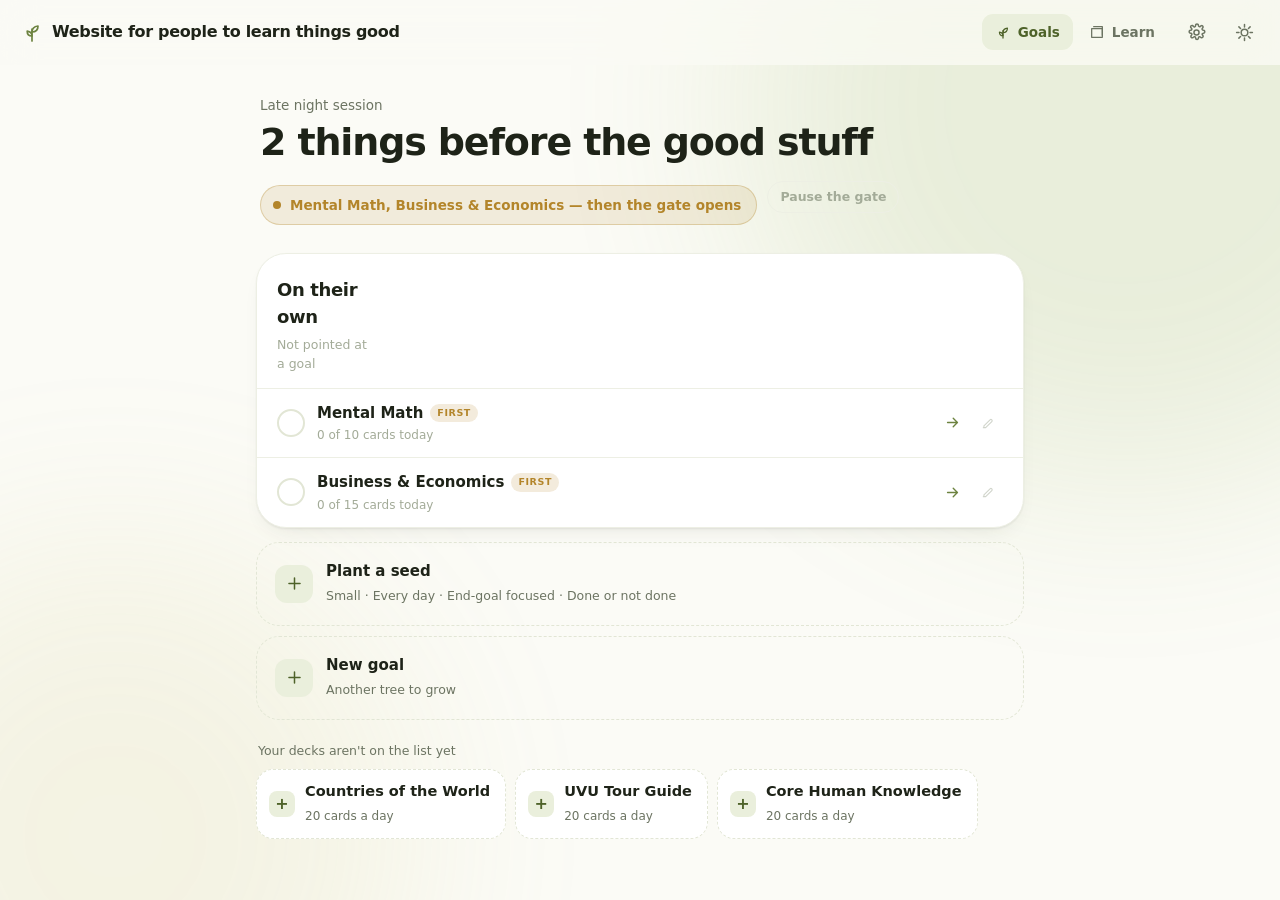
==== index.html @ cf20b987 "Check the token is a token before trying to use it What actually got pasted into the field was a lin" ====
<!DOCTYPE html>
<html lang="en" data-theme="light">
<head>
<meta charset="utf-8" />
<meta name="viewport" content="width=device-width, initial-scale=1, viewport-fit=cover, maximum-scale=1" />
<title>Website for people to learn things good</title>
<meta name="description" content="Spaced-repetition decks: a guided business & economics curriculum plus any subject you feed it." />
<meta name="theme-color" content="#fbfbf7" />
<meta name="apple-mobile-web-app-capable" content="yes" />
<meta name="mobile-web-app-capable" content="yes" />
<meta name="apple-mobile-web-app-status-bar-style" content="default" />
<meta name="apple-mobile-web-app-title" content="Learn Things Good" />
<link rel="manifest" href="manifest.webmanifest" />
<link rel="icon" href="icons/icon.svg" type="image/svg+xml" />
<link rel="apple-touch-icon" href="icons/apple-touch-icon.png" />
<link rel="stylesheet" href="styles.css?v=39" />
</head>
<body>

<div class="wash" aria-hidden="true"><span></span><span></span></div>

<header class="topbar">
  <button class="brand" id="brandBtn" aria-label="All decks">
    <svg class="mark" viewBox="0 0 24 24" aria-hidden="true"><path d="M12 21V9"/><path d="M12 12c0-3 2.4-5.5 6-6 0 3.6-2.2 6-6 6z"/><path d="M12 16c0-2.4-1.9-4.4-4.8-4.8 0 2.9 1.8 4.8 4.8 4.8z"/></svg>
    <span class="brand-text">Website for people to learn things good</span><span class="brand-short">Learn Things Good</span>
  </button>
  <button class="deck-pill" id="deckPill" hidden>
    <span class="deck-dot" id="deckPillDot"></span>
    <span id="deckPillName">Deck</span>
    <svg viewBox="0 0 24 24" aria-hidden="true"><path d="M8 9l4-4 4 4M16 15l-4 4-4-4"/></svg>
  </button>
  <nav class="tabs desktop-tabs" id="desktopTabs" aria-label="Primary"></nav>
  <button class="icon-btn" id="settingsBtn" aria-label="Settings">
    <svg viewBox="0 0 24 24" aria-hidden="true"><circle cx="12" cy="12" r="3.2"/><path d="M19.2 13.6a1.5 1.5 0 0 0 .3 1.6l.1.1a1.8 1.8 0 1 1-2.5 2.5l-.1-.1a1.5 1.5 0 0 0-2.5 1v.3a1.8 1.8 0 1 1-3.6 0v-.2a1.5 1.5 0 0 0-2.6-1l-.1.1a1.8 1.8 0 1 1-2.5-2.5l.1-.1a1.5 1.5 0 0 0-1-2.5H4.5a1.8 1.8 0 1 1 0-3.6h.2a1.5 1.5 0 0 0 1-2.6l-.1-.1A1.8 1.8 0 1 1 8.1 4.4l.1.1a1.5 1.5 0 0 0 1.6.3h.1a1.5 1.5 0 0 0 .9-1.4V3a1.8 1.8 0 1 1 3.6 0v.2a1.5 1.5 0 0 0 2.5 1l.1-.1a1.8 1.8 0 1 1 2.5 2.5l-.1.1a1.5 1.5 0 0 0 1 2.5h.3a1.8 1.8 0 1 1 0 3.6H21a1.5 1.5 0 0 0-1.4.9z"/></svg>
  </button>
  <button class="icon-btn" id="themeToggle" aria-label="Toggle theme">
    <svg viewBox="0 0 24 24" class="ico-sun" aria-hidden="true"><circle cx="12" cy="12" r="4.2"/><g><path d="M12 2v3M12 19v3M2 12h3M19 12h3M4.9 4.9l2.1 2.1M17 17l2.1 2.1M19.1 4.9L17 7M7 17l-2.1 2.1"/></g></svg>
    <svg viewBox="0 0 24 24" class="ico-moon" aria-hidden="true"><path d="M20 14.5A8.5 8.5 0 0 1 9.5 4a8.5 8.5 0 1 0 10.5 10.5z"/></svg>
  </button>
</header>

<main id="app">

  <!-- ───────────────── GOALS: the whole thing ───────────────── -->
  <section class="view" id="view-today" data-view="today">
    <div class="hero">
      <p class="eyebrow" id="todayGreeting">Good evening</p>
      <h1 class="today-line" id="todayLine">Today</h1>
      <div class="gate-row">
        <div class="gate" id="gate" hidden><span class="gate-dot"></span><span id="gateText">—</span></div>
        <button class="gate-pause" id="gatePauseBtn" hidden>Pause the gate</button>
      </div>

      <!-- said out loud, where you will actually see it: your work is not
           leaving this device -->
      <p class="sync-health" id="syncHealth" hidden></p>

      <!-- the day's reward: it grows with the streak -->
      <div class="harvest" id="harvest" hidden>
        <div class="plant" id="plant"></div>
        <p class="harvest-day" id="harvestDay">Day 1</p>
        <p class="harvest-line" id="harvestLine">—</p>
        <p class="harvest-note" id="harvestNote"></p>
      </div>
    </div>

    <div class="grove" id="grove"></div>

    <div class="suggest" id="suggest" hidden>
      <p class="suggest-head">Your decks aren't on the list yet</p>
      <div class="suggest-row" id="suggestRow"></div>
    </div>
  </section>


  <!-- ───────────────── DECKS (Learn) ───────────────── -->
  <section class="view" id="view-decks" data-view="decks">
    <div class="hero">
      <p class="eyebrow" id="greeting">Welcome back</p>
      <h1 class="due-count"><span id="dueBig">0</span><small id="dueWord">cards due</small></h1>
      <p class="sub" id="heroSub">across all your decks</p>
    </div>

    <div class="deck-grid" id="deckGrid"></div>
  </section>

  <!-- ───────────────── DECK HOME ───────────────── -->
  <section class="view" id="view-deck" data-view="deck">
    <div class="deck-hero" id="deckHero">
      <p class="eyebrow" id="deckKindLabel">Deck</p>
      <h1 id="deckTitle">Deck</h1>
      <p class="sub" id="deckSub">—</p>
      <button class="btn primary big" id="deckStart"><span>Start session</span>
        <svg viewBox="0 0 24 24" aria-hidden="true"><path d="M5 12h13M13 6l6 6-6 6"/></svg></button>
    </div>

    <div class="stat-row">
      <div class="stat"><span class="stat-num" id="statTotal">0</span><span class="stat-label">Cards</span></div>
      <div class="stat"><span class="stat-num" id="statMastered">0</span><span class="stat-label">Mastered</span></div>
      <div class="stat"><span class="stat-num" id="statStreak">0</span><span class="stat-label">Day streak</span></div>
    </div>

    <div class="quick-row four">
      <button class="quick" data-go="path"><svg viewBox="0 0 24 24" aria-hidden="true"><path d="M12 21V9"/><path d="M12 12c0-3 2.4-5.5 6-6 0 3.6-2.2 6-6 6z"/><path d="M12 16c0-2.4-1.9-4.4-4.8-4.8 0 2.9 1.8 4.8 4.8 4.8z"/></svg><span id="quickPathLabel">The path</span></button>
      <button class="quick" data-go="add"><svg viewBox="0 0 24 24" aria-hidden="true"><path d="M12 5v14M5 12h14"/></svg><span>Add cards</span></button>
      <button class="quick" data-go="browse"><svg viewBox="0 0 24 24" aria-hidden="true"><path d="M4 6h16M4 12h16M4 18h11"/></svg><span>Browse</span></button>
      <button class="quick" data-go="study"><svg viewBox="0 0 24 24" aria-hidden="true"><rect x="3" y="7" width="13" height="13" rx="3"/><path d="M8 4h9a3 3 0 0 1 3 3v9"/></svg><span>Study</span></button>
    </div>

    <button class="globe-launch" id="globeLaunch" hidden>
      <span class="globe-launch-orb"><svg viewBox="0 0 24 24" aria-hidden="true">
        <circle cx="12" cy="12" r="9"/><ellipse cx="12" cy="12" rx="4" ry="9"/><path d="M3.6 9h16.8M3.6 15h16.8"/>
      </svg></span>
      <span><strong>Study on the globe</strong><em>The way this deck is meant to be learned</em></span>
      <svg class="globe-launch-go" viewBox="0 0 24 24" aria-hidden="true"><path d="M5 12h13M13 6l6 6-6 6"/></svg>
    </button>

    <div class="panel">
      <div class="panel-head"><h2>Box breakdown</h2><span class="hint">right → next box · wrong → Box 1</span></div>
      <div class="boxes" id="boxes"></div>
    </div>

    <div class="panel">
      <div class="panel-head"><h2 id="topicHead">By topic</h2></div>
      <div class="catlist" id="catList"></div>
    </div>
  </section>

  <!-- ───────────────── PATH ───────────────── -->
  <section class="view" id="view-path" data-view="path">
    <div class="view-head">
      <h1 id="pathTitle">The path</h1>
      <span class="count-pill" id="pathProgress">0%</span>
    </div>
    <p class="lede" id="pathLede">Each idea sits on the ones before it. Tap any node to study just that piece.</p>
    <div class="tree" id="tree"></div>
  </section>

  <!-- ───────────────── GLOBE ───────────────── -->
  <section class="view" id="view-globe" data-view="globe">
    <div class="globe-bar">
      <button class="icon-btn ghost" id="globeExit" aria-label="Leave the globe">
        <svg viewBox="0 0 24 24" aria-hidden="true"><path d="M6 6l12 12M18 6L6 18"/></svg>
      </button>
      <div class="progress">
        <div class="progress-track"><div class="progress-fill" id="globeFill"></div></div>
        <span class="progress-text" id="globeCount">0 / 0</span>
      </div>
      <button class="pace-chip" id="globePace">Steady</button>
      <span class="box-chip" id="globeScore">0</span>
    </div>

    <div class="globe-stage">
      <canvas id="globeCanvas"></canvas>
      <div class="globe-veil" id="globeVeil"></div>
    </div>

    <div class="globe-ask">
      <p class="globe-region" id="globeRegion">—</p>
      <h2 class="globe-q" id="globeQ">Which country is starred?</h2>
      <div class="globe-options" id="globeOptions"></div>
      <div class="globe-done" id="globeDone" hidden>
        <p class="globe-done-score" id="globeDoneScore">—</p>
        <p class="globe-done-sub" id="globeDoneSub">—</p>
        <div class="globe-done-actions">
          <button class="btn ghost" id="globeAgain">Again</button>
          <button class="btn primary" id="globeBack">Done</button>
        </div>
      </div>
    </div>
  </section>

  <!-- ───────────────── STUDY ───────────────── -->
  <section class="view" id="view-study" data-view="study">
    <div class="session-bar">
      <button class="icon-btn ghost" id="endSession" aria-label="End session">
        <svg viewBox="0 0 24 24" aria-hidden="true"><path d="M6 6l12 12M18 6L6 18"/></svg>
      </button>
      <button class="icon-btn ghost" id="backCard" aria-label="Back to the last card" hidden>
        <svg viewBox="0 0 24 24" aria-hidden="true"><path d="M10 6L4 12l6 6"/><path d="M4 12h10a6 6 0 0 1 6 6v1"/></svg>
      </button>
      <div class="progress">
        <div class="progress-track"><div class="progress-fill" id="progressFill"></div></div>
        <span class="progress-text" id="progressText">0 / 0</span>
      </div>
      <span class="box-chip" id="cardBox">Box 1</span>
    </div>

    <div class="stage" id="stage">
      <div class="card-slot" id="cardSlot">
        <div class="flashcard" id="flashcard" tabindex="0" role="button" aria-label="Reveal answer">
          <div class="face front">
            <span class="cat-chip" id="cardCat">Topic</span>
            <p class="face-text" id="cardFront">—</p>
            <span class="tap-hint">tap to reveal</span>
          </div>
          <div class="face back">
            <span class="cat-chip subtle">Answer</span>
            <p class="face-text" id="cardBack">—</p>
          </div>
        </div>
      </div>
    </div>

    <!-- memorizing a passage: read → first letters → type it -->
    <div class="memorize" id="memorize" hidden>
      <div class="mem-head">
        <span class="cat-chip" id="memPassage">Passage</span>
        <span class="box-chip" id="memStage">Read it</span>
      </div>
      <div class="mem-lead" id="memLead" hidden></div>
      <p class="mem-text" id="memText">—</p>
      <textarea class="mem-input" id="memInput" rows="4" placeholder="Type it from memory…" spellcheck="false" hidden></textarea>
      <div class="mem-diff" id="memDiff" hidden></div>
      <div class="mem-actions" id="memActions"></div>
      <button class="mem-context-btn" id="memPeekBtn" type="button" hidden>Show me the line</button>
      <button class="mem-context-btn" id="memContextBtn" type="button">Show the whole passage</button>
      <div class="mem-context" id="memContext" hidden></div>
    </div>

    <div class="answer-row" id="answerRow">
      <button class="btn miss" id="missBtn"><svg viewBox="0 0 24 24" aria-hidden="true"><path d="M6 6l12 12M18 6L6 18"/></svg><span>Missed it</span><kbd class="key-hint">D</kbd></button>
      <button class="btn got" id="gotBtn"><svg viewBox="0 0 24 24" aria-hidden="true"><path d="M4 12.5l5 5L20 6.5"/></svg><span>Got it</span><kbd class="key-hint">F</kbd></button>
    </div>

    <div class="session-done" id="sessionDone" hidden>
      <div class="done-ring"><svg viewBox="0 0 120 120" aria-hidden="true"><circle cx="60" cy="60" r="52"/><circle cx="60" cy="60" r="52" class="ring-fg" id="doneRing"/></svg><span id="donePct">0%</span></div>
      <h2>Session complete</h2>
      <p id="doneSummary">—</p>
      <div class="done-actions">
        <button class="btn ghost" id="doneHome">Back to deck</button>
        <button class="btn primary" id="doneAgain">Study more</button>
      </div>
    </div>
  </section>

  <!-- ───────────────── ADD ───────────────── -->
  <section class="view" id="view-add" data-view="add">
    <div class="view-head">
      <h1>Add to <span id="addDeckName">deck</span></h1>
    </div>
    <div class="seg wide" id="addModeSeg" role="tablist">
      <button class="seg-btn on" data-mode="one" role="tab">One by one</button>
      <button class="seg-btn" data-mode="paste" role="tab">Paste list</button>
      <button class="seg-btn" data-mode="notes" role="tab">From notes</button>
      <button class="seg-btn" data-mode="gen" role="tab">Generate</button>
      <span class="seg-thumb" id="segThumb"></span>
    </div>

    <!-- one by one -->
    <form class="panel form" id="addForm">
      <label class="field"><span>Front <em>question or term</em></span>
        <textarea id="fFront" rows="2" placeholder="What is opportunity cost?" required></textarea></label>
      <label class="field"><span>Back <em>answer</em></span>
        <textarea id="fBack" rows="3" placeholder="What you gave up to get it." required></textarea></label>
      <label class="field"><span>Topic <em>optional</em></span>
        <input id="fCat" list="topicList" placeholder="e.g. Chapter 3" /></label>
      <datalist id="topicList"></datalist>
      <div class="form-actions">
        <span class="added-count" id="addedCount"></span>
        <button class="btn primary" type="submit">Add card <kbd>⌘↵</kbd></button>
      </div>
    </form>

    <!-- paste list -->
    <form class="panel form" id="pasteForm" hidden>
      <label class="field"><span>Paste your list</span>
        <textarea id="fPaste" rows="9" placeholder="One card per line. Any of these work:

opportunity cost | what you gave up
opportunity cost - what you gave up
opportunity cost: what you gave up
opportunity cost&#9;what you gave up"></textarea></label>
      <div class="row tight">
        <label class="check"><input type="checkbox" id="pasteReverse" /><span>Also make reverse cards <em>(good for languages)</em></span></label>
      </div>
      <label class="field"><span>Topic for these <em>optional</em></span>
        <input id="fPasteCat" list="topicList" placeholder="e.g. Unit 2 vocab" /></label>
      <div class="form-actions">
        <span class="added-count" id="pasteCount"></span>
        <button class="btn ghost" type="button" id="pastePreview">Preview</button>
        <button class="btn primary" type="submit">Import</button>
      </div>
    </form>

    <!-- from notes (AI) -->
    <form class="panel form" id="notesForm" hidden>
      <label class="field"><span>Paste notes, a chapter, a syllabus, anything</span>
        <textarea id="fNotes" rows="10" placeholder="Paste raw lecture notes or a reading. Claude pulls out the testable ideas and writes cards you review before they're added."></textarea></label>
      <div class="row tight">
        <label class="field inline"><span>How many cards</span>
          <div class="select-wrap small"><select id="fNotesCount"><option>10</option><option selected>15</option><option>20</option><option>30</option></select><svg viewBox="0 0 24 24" aria-hidden="true"><path d="M6 9l6 6 6-6"/></svg></div></label>
        <label class="field inline grow"><span>Topic <em>optional</em></span>
          <input id="fNotesCat" list="topicList" placeholder="e.g. Lecture 4" /></label>
      </div>
      <div class="form-actions">
        <span class="added-count" id="notesCount"></span>
        <button class="btn primary" type="submit" id="notesBtn">Make cards</button>
      </div>
      <p class="hint keyless" hidden>Needs a Claude API key — add one in Settings.</p>
    </form>

    <!-- memorize a passage (text decks) -->
    <form class="panel form" id="memForm" hidden>
      <label class="field"><span>What is it called</span>
        <input id="mTitle" placeholder="Gettysburg Address, Psalm 23, the opening of your pitch…" /></label>
      <label class="field"><span>Paste the text</span>
        <textarea id="mText" rows="8" placeholder="Paste the passage exactly as you want to memorize it — punctuation and all."></textarea></label>
      <div id="mEstimate" class="estimate" hidden></div>
      <div class="form-actions">
        <span class="added-count" id="mCount"></span>
        <button class="btn primary" type="submit" id="mCreate" disabled>Add passage</button>
      </div>
    </form>

    <!-- generate -->
    <form class="panel form" id="genForm" hidden>
      <p class="lede tight" id="genLede">Build more cards from what's already in this deck.</p>
      <label class="field" id="genScopeField"><span>Focus on</span>
        <div class="select-wrap"><select id="fGenScope"></select><svg viewBox="0 0 24 24" aria-hidden="true"><path d="M6 9l6 6 6-6"/></svg></div></label>
      <div class="row tight">
        <label class="field inline"><span>How many</span>
          <div class="select-wrap small"><select id="fGenCount"><option>5</option><option selected>10</option><option>15</option></select><svg viewBox="0 0 24 24" aria-hidden="true"><path d="M6 9l6 6 6-6"/></svg></div></label>
        <div class="field inline grow"><span>Engine</span>
          <div class="seg small" id="genEngineSeg">
            <button class="seg-btn on" type="button" data-engine="local">Offline</button>
            <button class="seg-btn" type="button" data-engine="ai">Claude</button>
            <span class="seg-thumb" id="genThumb"></span>
          </div>
        </div>
      </div>
      <div class="form-actions">
        <span class="added-count" id="genCount"></span>
        <button class="btn primary" type="submit" id="genBtn">Generate</button>
      </div>
      <p class="hint" id="genHint">Offline mode remixes your existing cards into new angles — reversals, fill-in-the-blanks, and questions that connect two ideas. No key needed.</p>
    </form>
  </section>

  <!-- ───────────────── BROWSE ───────────────── -->
  <section class="view" id="view-browse" data-view="browse">
    <div class="view-head"><h1>Cards</h1><span class="count-pill" id="browseCount">0</span></div>
    <div class="filters">
      <div class="search">
        <svg viewBox="0 0 24 24" aria-hidden="true"><circle cx="11" cy="11" r="7"/><path d="M20 20l-3.5-3.5"/></svg>
        <input id="search" type="search" placeholder="Search this deck…" autocomplete="off" />
      </div>
      <div class="chip-row" id="catFilter"></div>
      <div class="chip-row" id="boxFilter"></div>
    </div>
    <div class="card-list" id="cardList"></div>
    <p class="empty" id="browseEmpty" hidden>Nothing here yet.</p>
  </section>

  <!-- ───────────────── SETTINGS ───────────────── -->
  <section class="view" id="view-more" data-view="more">
    <div class="view-head"><h1>Settings</h1></div>

    <div class="panel">
      <div class="row">
        <div><strong>Cards per session</strong><p class="hint">Your nightly target.</p></div>
        <div class="stepper">
          <button class="icon-btn" id="targetDown" aria-label="Fewer">−</button>
          <span id="targetVal">15</span>
          <button class="icon-btn" id="targetUp" aria-label="More">+</button>
        </div>
      </div>
      <div class="row">
        <div><strong>Missed cards come back</strong><p class="hint">Re-queue a missed card at the end of the same session.</p></div>
        <button class="switch" id="requeueSwitch" role="switch" aria-checked="false"><span></span></button>
      </div>
      <div class="row">
        <div><strong>The gate</strong><p class="hint" id="gateStateHint">Blocks the entertainment sites until today's seeds are done.</p></div>
        <button class="switch" id="gateSwitch" role="switch" aria-checked="true"><span></span></button>
      </div>
    </div>

    <div class="panel">
      <div class="panel-head"><h2>Claude API key</h2></div>
      <p class="hint">Powers "From notes" and Claude-generated cards. Stored only in this browser, on this device — never sent anywhere but Anthropic, never in the code.</p>
      <div class="key-row">
        <input type="password" id="apiKey" placeholder="sk-ant-…" autocomplete="off" spellcheck="false" />
        <button class="icon-btn" id="keyPeek" aria-label="Show key" type="button">
          <svg viewBox="0 0 24 24" aria-hidden="true"><path d="M2 12s3.6-6.5 10-6.5S22 12 22 12s-3.6 6.5-10 6.5S2 12 2 12z"/><circle cx="12" cy="12" r="2.6"/></svg>
        </button>
      </div>
      <div class="row wrap">
        <button class="btn primary" id="keySave">Save key</button>
        <button class="btn ghost" id="keyTest">Test it</button>
        <button class="btn danger-ghost" id="keyClear">Remove</button>
        <span class="key-state" id="keyState"></span>
      </div>
    </div>

    <div class="panel">
      <div class="panel-head"><h2>Schedule</h2></div>
      <ul class="schedule">
        <li><b>Box 1</b><span>every session</span></li>
        <li><b>Box 2</b><span>every 2 days</span></li>
        <li><b>Box 3</b><span>every 4 days</span></li>
        <li><b>Box 4</b><span>every 8 days</span></li>
        <li><b>Box 5</b><span>every 16 days → mastered</span></li>
      </ul>
    </div>

    <div class="panel">
      <div class="panel-head"><h2>Sync across your devices</h2></div>
      <p class="hint" style="margin-bottom:10px">
        Your phone and your computer each keep their own copy. Connect them and progress is
        merged both ways — whichever device studied a card most recently wins, and ticks from
        both are kept. Everything lives in one private gist on your own GitHub.
      </p>
      <ol class="hint sync-steps">
        <li>Open <b>github.com/settings/tokens</b></li>
        <li>Use the <b>Generate new token</b> dropdown → <b>classic</b>. Fine-grained tokens cannot use gists.</li>
        <li>Tick only the <b>gist</b> scope, then generate. It starts with <code>ghp_</code>.</li>
        <li>Paste it below on <b>each</b> device</li>
      </ol>
      <label class="field"><span>GitHub token</span>
        <input id="syncToken" type="password" placeholder="ghp_…" autocomplete="off" /></label>
      <p class="key-state" id="syncState">Not connected — this device only</p>
      <div class="key-actions">
        <button class="btn ghost" id="syncNow">Sync now</button>
        <button class="btn ghost" id="syncClear">Disconnect</button>
        <button class="btn primary" id="syncSave">Connect</button>
      </div>
    </div>

    <div class="panel">
      <div class="panel-head"><h2>Your data</h2></div>
      <div class="row wrap">
        <button class="btn ghost" id="exportBtn">Export JSON</button>
        <button class="btn ghost" id="importBtn">Import JSON</button>
        <input type="file" id="importFile" accept="application/json" hidden />
        <button class="btn danger-ghost" id="resetBtn">Reset everything</button>
      </div>
      <p class="hint">Everything lives in this browser. No account, no server. Export before clearing site data.</p>
    </div>
    <p class="version">Website for people to learn things good · Leitner spaced repetition</p>
  </section>
</main>

<nav class="tabbar" id="mobileTabs" aria-label="Primary"></nav>
<div class="toast-wrap" id="toasts" aria-live="polite"></div>

<!-- ───── card edit sheet ───── -->
<div class="modal-scrim" id="scrim" hidden>
  <div class="modal" role="dialog" aria-modal="true" aria-labelledby="modalTitle">
    <h3 id="modalTitle">Edit card</h3>
    <label class="field"><span>Front</span><textarea id="eFront" rows="2"></textarea></label>
    <label class="field"><span>Back</span><textarea id="eBack" rows="3"></textarea></label>
    <label class="field"><span>Topic</span><input id="eCat" list="topicList" /></label>
    <label class="field"><span>Box</span><div class="select-wrap"><select id="eBox"></select><svg viewBox="0 0 24 24" aria-hidden="true"><path d="M6 9l6 6 6-6"/></svg></div></label>
    <div class="modal-actions">
      <button class="btn danger-ghost" id="eDelete">Delete</button>
      <span class="spacer"></span>
      <button class="btn ghost" id="eCancel">Cancel</button>
      <button class="btn primary" id="eSave">Save</button>
    </div>
  </div>
</div>

<!-- ───── deck sheet ───── -->
<div class="modal-scrim" id="deckScrim" hidden>
  <div class="modal" role="dialog" aria-modal="true" aria-labelledby="deckModalTitle">
    <h3 id="deckModalTitle">New deck</h3>
    <label class="field"><span>Name</span><input id="dName" placeholder="BIOL 210, Spanish, Chess openings…" /></label>
    <div class="field" id="dKindField"><span>What goes in it</span>
      <div class="seg" id="dKindSeg">
        <button class="seg-btn on" type="button" data-kind="plain">Cards</button>
        <button class="seg-btn" type="button" data-kind="text">Text to memorize</button>
        <span class="seg-thumb" id="dKindThumb"></span>
      </div>
    </div>
    <div class="field"><span>Colour</span><div class="swatches" id="dSwatches"></div></div>
    <div class="modal-actions">
      <button class="btn danger-ghost" id="dReset" hidden>Reset progress</button>
      <button class="btn danger-ghost" id="dDelete" hidden>Delete deck</button>
      <span class="spacer"></span>
      <button class="btn ghost" id="dCancel">Cancel</button>
      <button class="btn primary" id="dSave">Save</button>
    </div>
  </div>
</div>

<!-- ───── principle sheet ───── -->
<div class="modal-scrim" id="nodeScrim" hidden>
  <div class="modal" role="dialog" aria-modal="true" aria-labelledby="nodeTitle">
    <span class="cat-chip" id="nodePhase">Phase</span>
    <h3 id="nodeTitle">Principle</h3>
    <p class="node-idea" id="nodeIdea">—</p>
    <div class="node-meta" id="nodeMeta"></div>
    <div class="node-bar"><i id="nodeBar"></i></div>
    <p class="hint" id="nodeStats">—</p>
    <div class="modal-actions">
      <button class="btn ghost" id="nodeGenerate">Generate more</button>
      <span class="spacer"></span>
      <button class="btn ghost" id="nodeClose">Close</button>
      <button class="btn primary" id="nodeStudy">Study these</button>
    </div>
  </div>
</div>

<!-- ───── review queue ───── -->
<div class="modal-scrim" id="reviewScrim" hidden>
  <div class="modal tall" role="dialog" aria-modal="true" aria-labelledby="reviewTitle">
    <h3 id="reviewTitle">Review new cards</h3>
    <p class="hint" id="reviewHint">Keep what's good. Nothing is added until you say so.</p>
    <div class="review-list" id="reviewList"></div>
    <div class="modal-actions">
      <button class="btn ghost" id="reviewNone">Discard all</button>
      <span class="spacer"></span>
      <span class="key-state" id="reviewCount"></span>
      <button class="btn primary" id="reviewAdd">Add kept</button>
    </div>
  </div>
</div>


<!-- ───── habit sheet ───── -->
<div class="modal-scrim" id="habitScrim" hidden>
  <div class="modal" role="dialog" aria-modal="true" aria-labelledby="habitTitle">
    <h3 id="habitTitle">Plant a seed</h3>
    <p class="seeds-key"><b>S</b>mall · <b>E</b>very day · <b>E</b>nd-goal focused · <b>D</b>one or not done</p>
    <label class="field"><span>What is it</span><input id="hName" placeholder="Play guitar, one math lesson, 15 cards…" /></label>
    <label class="field"><span><i class="ltr">S</i>mall — the floor <em>the tiniest version that still counts</em></span>
      <input id="hFloor" placeholder="Pick it up and play one thing" /></label>
    <label class="field"><span><i class="ltr">E</i>very day — how often</span>
      <div class="select-wrap"><select id="hCadence"></select><svg viewBox="0 0 24 24" aria-hidden="true"><path d="M6 9l6 6 6-6"/></svg></div></label>
    <label class="field"><span><i class="ltr">E</i>nd goal it feeds <em>optional</em></span>
      <div class="select-wrap"><select id="hGoal"></select><svg viewBox="0 0 24 24" aria-hidden="true"><path d="M6 9l6 6 6-6"/></svg></div></label>
    <label class="field"><span>Powered by a deck <em>checks itself off</em></span>
      <div class="select-wrap"><select id="hLink"></select><svg viewBox="0 0 24 24" aria-hidden="true"><path d="M6 9l6 6 6-6"/></svg></div></label>
    <label class="field" id="hAmountField" hidden><span>How many to count as done</span>
      <input id="hAmount" type="number" min="1" value="15" /></label>
    <p class="seeds-d"><i class="ltr">D</i>one or not done. No half credit, no partial scores — you either did it or you didn't.</p>
    <div class="row">
      <div><strong>Holds the gate</strong><p class="hint" id="hGateHint">Blocks YouTube and Instagram until it is done.</p></div>
      <button class="switch" id="hGate" role="switch" aria-checked="false" type="button"><span></span></button>
    </div>
    <div class="modal-actions">
      <button class="btn danger-ghost" id="hDelete" hidden>Delete</button>
      <span class="spacer"></span>
      <button class="btn ghost" id="hCancel">Cancel</button>
      <button class="btn primary" id="hSave">Save</button>
    </div>
  </div>
</div>

<!-- ───── goal sheet ───── -->
<div class="modal-scrim" id="goalScrim" hidden>
  <div class="modal" role="dialog" aria-modal="true" aria-labelledby="goalTitle">
    <h3 id="goalTitle">New goal</h3>
    <label class="field"><span>What do you want</span><input id="gName" placeholder="Memorise Man in the Arena, get good at math…" /></label>
    <label class="field"><span>Why <em>optional, but it helps on bad days</em></span><input id="gWhy" placeholder="" /></label>
    <label class="field"><span>Aiming for <em>optional</em></span><input id="gDate" type="date" /></label>
    <div class="field"><span>Which tree</span><div class="tree-picker" id="gTree"></div></div>
    <div class="modal-actions">
      <button class="btn danger-ghost" id="gDelete" hidden>Delete</button>
      <span class="spacer"></span>
      <button class="btn ghost" id="gCancel">Cancel</button>
      <button class="btn primary" id="gSave">Save</button>
    </div>
  </div>
</div>

<div class="busy" id="busy" hidden><div class="spinner"></div><p id="busyText">Thinking…</p></div>

<script src="app.js?v=39" type="module"></script>
</body>
</html>
---- styles.css ----
/* ══════════════════════════════════════════════════
   Learn Things Good — white paper + olive
   ══════════════════════════════════════════════════ */
:root {
  --bg:          #fbfbf6;
  --bg-elev:     #ffffff;
  --bg-elev-2:   #f2f4ea;
  --line:        #e2e6d5;
  --line-soft:   #edefe4;
  --text:        #1e2318;
  --text-dim:    #6c7462;
  --text-faint:  #a3ab98;

  --olive:       #6d8340;
  --olive-deep:  #4e6229;
  --olive-soft:  #eaefdc;
  --olive-glow:  #6d834024;

  --accent:      var(--olive);
  --accent-deep: var(--olive-deep);
  --accent-glow: var(--olive-glow);

  --gold:        #b3852a;
  --green:       #6d9d43;
  --green-deep:  #4c7a2a;
  --red:         #c0603f;
  --red-soft:    #c0603f1f;

  --r-sm: 11px;
  --r:    17px;
  --r-lg: 23px;
  --r-xl: 30px;

  --shadow:    0 1px 2px #2a301c14, 0 10px 26px -16px #2a301c30;
  --shadow-lg: 0 2px 8px #2a301c14, 0 30px 60px -30px #2a301c3d;

  --ease:   cubic-bezier(.22,.68,0,1);
  --spring: cubic-bezier(.34,1.56,.64,1);
  --safe-b: env(safe-area-inset-bottom, 0px);
  --tabbar-h: calc(66px + var(--safe-b));
  color-scheme: light;
}

[data-theme="dark"] {
  --bg:         #14170f;
  --bg-elev:    #1c2116;
  --bg-elev-2:  #262c1d;
  --line:       #363d29;
  --line-soft:  #2a3120;
  --text:       #edf0e4;
  --text-dim:   #99a488;
  --text-faint: #6b7460;

  --olive:      #a6c368;
  --olive-deep: #86a54a;
  --olive-soft: #2b331d;
  --olive-glow: #a6c36826;

  --gold:       #dcb161;
  --green:      #9dc85f;
  --green-deep: #7ba444;
  --red:        #e08768;
  --red-soft:   #e0876826;

  --shadow:    0 1px 2px #0006, 0 12px 30px -16px #000a;
  --shadow-lg: 0 2px 8px #0006, 0 34px 70px -30px #000c;
  color-scheme: dark;
}

/* ── reset ── */
*, *::before, *::after { box-sizing: border-box; }
[hidden] { display: none !important; }
html, body { height: 100%; }
body {
  margin: 0; background: var(--bg); color: var(--text);
  font: 400 16px/1.5 -apple-system, BlinkMacSystemFont, "SF Pro Text", "Segoe UI", Inter, system-ui, sans-serif;
  -webkit-font-smoothing: antialiased;
  overflow-x: hidden; overscroll-behavior-y: none;
  transition: background .45s var(--ease), color .3s var(--ease);
}
h1,h2,h3 { margin: 0; letter-spacing: -.022em; text-wrap: balance; }
p { margin: 0; text-wrap: pretty; }
button, input, select, textarea { font: inherit; color: inherit; }
button { cursor: pointer; border: none; background: none; -webkit-tap-highlight-color: transparent; }
svg { width: 1em; height: 1em; fill: none; stroke: currentColor; stroke-width: 1.9; stroke-linecap: round; stroke-linejoin: round; }
:focus-visible { outline: 2px solid var(--olive); outline-offset: 3px; border-radius: 7px; }
::selection { background: var(--olive-soft); }

/* ── ambient ── */
.wash { position: fixed; inset: 0; z-index: -1; overflow: hidden; pointer-events: none; }
.wash span { position: absolute; border-radius: 50%; filter: blur(100px); }
.wash span:nth-child(1){ width:60vw; height:60vw; top:-22vw; right:-18vw; background:#8fae52; opacity:.16; }
.wash span:nth-child(2){ width:46vw; height:46vw; bottom:-18vw; left:-14vw; background:#c9c06a; opacity:.13; }
[data-theme="dark"] .wash span { opacity: .10; }

/* ══════════ top bar ══════════ */
.topbar {
  position: sticky; top: 0; z-index: 40;
  display: flex; align-items: center; gap: 10px;
  padding: 13px max(16px, env(safe-area-inset-left)) 13px max(16px, env(safe-area-inset-right));
  background: color-mix(in srgb, var(--bg) 80%, transparent);
  backdrop-filter: saturate(180%) blur(18px); -webkit-backdrop-filter: saturate(180%) blur(18px);
  border-bottom: 1px solid transparent; transition: border-color .3s var(--ease);
}
.topbar.scrolled { border-bottom-color: var(--line-soft); }
.brand { display: flex; align-items: center; gap: 8px; font-weight: 660; letter-spacing: -.02em; padding: 4px; border-radius: 10px; }
.brand .mark { width: 24px; height: 24px; color: var(--olive); stroke-width: 1.7; }
/* Full name where there is room, short name on narrow screens. */
.brand-text { font-size: 16px; display: none; }
.brand-short { font-size: 16px; }
@media (min-width: 1100px) {
  .brand-text { display: inline; }
  .brand-short { display: none; }
}
.deck-pill {
  display: flex; align-items: center; gap: 7px; margin-right: auto;
  padding: 6px 11px 6px 9px; border-radius: 999px;
  background: var(--bg-elev-2); border: 1px solid var(--line-soft);
  font-size: 13px; font-weight: 600; color: var(--text);
  max-width: 46vw; transition: transform .25s var(--spring), border-color .25s;
}
.deck-pill:active { transform: scale(.96); }
.deck-pill svg { width: 13px; height: 13px; color: var(--text-faint); flex: none; }
.deck-pill span:nth-child(2) { overflow: hidden; text-overflow: ellipsis; white-space: nowrap; }
.deck-dot { width: 9px; height: 9px; border-radius: 50%; flex: none; background: var(--olive); }
.brand:not(:only-child) + .deck-pill { margin-left: 2px; }
.topbar .brand { margin-right: auto; }
.topbar .deck-pill:not([hidden]) ~ .icon-btn { margin-left: 0; }
.topbar:has(.deck-pill:not([hidden])) .brand { margin-right: 0; }
/* On a phone the deck pill needs the room, so drop the wordmark entirely. */
@media (max-width: 759px) {
  .topbar:has(.deck-pill:not([hidden])) .brand-short { display: none; }
}

.icon-btn {
  display: grid; place-items: center; width: 38px; height: 38px; border-radius: 12px;
  color: var(--text-dim); font-size: 18px; flex: none;
  transition: background .22s var(--ease), color .22s var(--ease), transform .3s var(--spring);
}
.icon-btn:hover { background: var(--bg-elev-2); color: var(--text); }
.icon-btn:active { transform: scale(.9); }
.icon-btn svg { width: 19px; height: 19px; }
#themeToggle { position: relative; overflow: hidden; }
#themeToggle svg { position: absolute; transition: transform .55s var(--spring), opacity .3s var(--ease); }
[data-theme="dark"] .ico-sun  { transform: rotate(-80deg) scale(.4); opacity: 0; }
[data-theme="dark"] .ico-moon { transform: none; opacity: 1; }
[data-theme="light"] .ico-sun  { transform: none; opacity: 1; }
[data-theme="light"] .ico-moon { transform: rotate(80deg) scale(.4); opacity: 0; }

/* ══════════ layout ══════════ */
#app {
  max-width: 800px; margin: 0 auto;
  padding: 6px max(16px, env(safe-area-inset-left)) calc(var(--tabbar-h) + 30px) max(16px, env(safe-area-inset-right));
}
.view { display: none; animation: viewIn .4s var(--ease) both; }
.view.on { display: block; }
@keyframes viewIn { from { opacity:0; transform: translateY(9px); } to { opacity:1; transform:none; } }
.view.on > * { animation: riseIn .45s var(--ease) both; }
.view.on > *:nth-child(1){animation-delay:.02s} .view.on > *:nth-child(2){animation-delay:.07s}
.view.on > *:nth-child(3){animation-delay:.12s} .view.on > *:nth-child(4){animation-delay:.17s}
.view.on > *:nth-child(5){animation-delay:.22s} .view.on > *:nth-child(6){animation-delay:.26s}
@keyframes riseIn { from { opacity:0; transform: translateY(12px); } to { opacity:1; transform:none; } }
#view-study.on > .session-bar, #view-study.on > .stage, #view-study.on > .answer-row { animation: none; }

.view-head { display: flex; align-items: center; gap: 12px; flex-wrap: wrap; margin: 16px 2px 14px; }
.view-head h1 { font-size: 29px; font-weight: 690; margin-right: auto; }
.count-pill { padding: 5px 12px; border-radius: 999px; background: var(--olive-soft); color: var(--olive-deep); font-size: 13px; font-weight: 620; font-variant-numeric: tabular-nums; }
[data-theme="dark"] .count-pill { color: var(--olive); }
.lede { color: var(--text-dim); font-size: 14.5px; max-width: 52ch; margin: 0 2px 18px; }
.lede.tight { margin-bottom: 4px; }

/* ══════════ hero ══════════ */
.hero, .deck-hero { padding: 24px 4px 6px; }
.eyebrow { font-size: 13.5px; color: var(--text-dim); font-weight: 520; }
.due-count { display: flex; align-items: baseline; gap: 11px; margin: 5px 0 6px; }
.due-count span {
  font-size: clamp(56px, 16vw, 82px); font-weight: 700; line-height: .95; letter-spacing: -.045em;
  background: linear-gradient(155deg, var(--text) 15%, var(--olive) 125%);
  -webkit-background-clip: text; background-clip: text; color: transparent;
  font-variant-numeric: tabular-nums;
}
.due-count small { font-size: 16px; font-weight: 500; color: var(--text-dim); }
/* finished for the day: the message replaces the number entirely */
.due-count.done span { display: none; }
.due-count.done small {
  font-size: clamp(24px, 6.4vw, 36px); font-weight: 690; letter-spacing: -.03em;
  line-height: 1.15; color: var(--text); text-wrap: balance;
}
.hero .sub, .deck-hero .sub { color: var(--text-dim); font-size: 14.5px; max-width: 44ch; }

/* gate status — what the blocker extension is acting on */
.gate {
  display: inline-flex; align-items: center; gap: 9px; margin-top: 16px;
  padding: 9px 15px 9px 12px; border-radius: 999px; font-size: 13.5px; font-weight: 600;
  background: color-mix(in srgb, var(--gold) 13%, transparent); color: var(--gold);
  border: 1px solid color-mix(in srgb, var(--gold) 30%, transparent);
  transition: background .4s var(--ease), color .4s var(--ease), border-color .4s var(--ease);
}
.gate.open { background: var(--olive-soft); color: var(--olive-deep); border-color: color-mix(in srgb, var(--olive) 32%, transparent); }
[data-theme="dark"] .gate.open { color: var(--olive); }
.gate-dot { width: 8px; height: 8px; border-radius: 50%; background: currentColor; animation: gatePulse 2.4s var(--ease) infinite; }
.gate.open .gate-dot { animation: none; }
@keyframes gatePulse { 0%,100%{ opacity:.45; transform:scale(.85) } 50%{ opacity:1; transform:scale(1) } }
.deck-hero h1 { font-size: clamp(30px, 8vw, 40px); font-weight: 700; margin: 3px 0 7px; }
.deck-hero .btn.big { margin-top: 20px; }

/* ══════════ buttons ══════════ */
.btn {
  display: inline-flex; align-items: center; justify-content: center; gap: 9px;
  padding: 12px 19px; border-radius: 14px;
  font-size: 15px; font-weight: 620; letter-spacing: -.01em;
  background: var(--bg-elev); color: var(--text); border: 1px solid var(--line);
  transition: transform .26s var(--spring), box-shadow .3s var(--ease), background .22s, border-color .22s, opacity .2s;
}
.btn svg { width: 18px; height: 18px; }
.btn:hover { transform: translateY(-2px); }
.btn:active { transform: translateY(0) scale(.97); }
.btn:disabled { opacity: .45; pointer-events: none; }
.btn.primary {
  background: linear-gradient(168deg, var(--olive), var(--olive-deep));
  border-color: transparent; color: #fff;
  box-shadow: 0 6px 18px -9px var(--olive-deep), inset 0 1px 0 #ffffff33;
}
[data-theme="dark"] .btn.primary { color: #161a10; }
.btn.primary:hover { box-shadow: 0 12px 26px -10px var(--olive-deep), inset 0 1px 0 #ffffff33; }
.btn.big { width: 100%; max-width: 330px; padding: 16px 24px; font-size: 16.5px; border-radius: 17px; }
.btn.ghost { background: transparent; border-color: var(--line); color: var(--text-dim); }
.btn.ghost:hover { color: var(--text); border-color: var(--text-faint); }
.btn.danger-ghost { background: transparent; border-color: color-mix(in srgb, var(--red) 42%, transparent); color: var(--red); }
.btn.danger-ghost:hover { background: var(--red-soft); }
kbd { font: 500 11px/1 ui-monospace, monospace; padding: 3px 5px; border-radius: 5px; background: #ffffff30; color: inherit; }

/* ══════════ today / habits ══════════ */
.today-line { font-size: clamp(26px, 6.4vw, 38px); font-weight: 700; letter-spacing: -.03em; line-height: 1.15; margin: 6px 0 4px; text-wrap: balance; }
.today-line.done { color: var(--olive-deep); }
[data-theme="dark"] .today-line.done { color: var(--olive); }

.today-group { margin-top: 26px; }
.group-head { font-size: 13px; font-weight: 680; letter-spacing: .04em; text-transform: uppercase; color: var(--text-dim); margin: 0 2px 11px; display: flex; align-items: baseline; gap: 9px; }
.group-note { font-size: 11.5px; font-weight: 500; letter-spacing: 0; text-transform: none; color: var(--text-faint); }
.habit-list { display: grid; gap: 9px; }

.habit {
  display: grid; grid-template-columns: auto 1fr auto; align-items: center; gap: 13px;
  padding: 14px 15px; border-radius: var(--r);
  background: var(--bg-elev); border: 1px solid var(--line-soft); box-shadow: var(--shadow);
  animation: riseIn .38s var(--ease) both;
  transition: opacity .3s var(--ease), background .25s;
}
.habit.done { opacity: .55; }
.habit.done .habit-name { text-decoration: line-through; text-decoration-color: var(--text-faint); }
.tick {
  width: 30px; height: 30px; border-radius: 50%; display: grid; place-items: center; flex: none;
  background: transparent; border: 2px solid var(--line); color: transparent;
  transition: background .25s var(--ease), border-color .25s, color .25s, transform .3s var(--spring);
}
.tick svg { width: 15px; height: 15px; stroke-width: 3; }
.tick:hover { border-color: var(--olive); }
.tick:active { transform: scale(.88); }
.habit.done .tick { background: var(--olive); border-color: var(--olive); color: #fff; }
[data-theme="dark"] .habit.done .tick { color: #161a10; }
.habit-main { cursor: pointer; min-width: 0; }
.habit-name { font-size: 15.5px; font-weight: 620; letter-spacing: -.01em; display: flex; align-items: center; gap: 8px; flex-wrap: wrap; }
.gate-tag { font-size: 9.5px; font-weight: 700; letter-spacing: .06em; text-transform: uppercase; padding: 2px 7px; border-radius: 99px; background: color-mix(in srgb, var(--gold) 16%, transparent); color: var(--gold); }
.habit-floor { font-size: 12.5px; color: var(--text-faint); margin-top: 2px; }
.habit-meta { display: flex; align-items: center; gap: 7px; margin-top: 6px; font-size: 11.5px; color: var(--text-dim); flex-wrap: wrap; }
.dots { display: inline-flex; gap: 3px; }
.dots i { width: 7px; height: 7px; border-radius: 50%; background: var(--bg-elev-2); border: 1px solid var(--line-soft); }
.dots i.on { background: var(--olive); border-color: var(--olive); }
.habit-go { width: 34px; height: 34px; border-radius: 11px; display: grid; place-items: center; color: var(--olive); background: var(--olive-soft); flex: none; transition: transform .26s var(--spring); }
.habit-go svg { width: 17px; height: 17px; }
.habit-go:active { transform: scale(.9); }

/* ══════════ goals ══════════ */
.goal-list { display: grid; gap: 11px; margin-bottom: 14px; }
.goal-name { font-size: 17px; font-weight: 660; letter-spacing: -.02em; }
.goal-why { font-size: 13.5px; color: var(--text-dim); margin-top: 4px; font-style: italic; }
.goal-line { font-size: 13px; color: var(--olive-deep); font-weight: 550; margin-top: 9px; font-variant-numeric: tabular-nums; }
[data-theme="dark"] .goal-line { color: var(--olive); }
.goal-habits { display: flex; gap: 7px; flex-wrap: wrap; margin-top: 11px; }
.gh { font-size: 12px; padding: 5px 11px; border-radius: 99px; background: var(--bg-elev-2); color: var(--text-dim); display: inline-flex; gap: 6px; align-items: baseline; }
.gh em { font-style: normal; color: var(--text-faint); font-size: 11px; }
.gh.dim { color: var(--text-faint); }

/* ══════════ progress ══════════ */
.progress-list { display: grid; gap: 12px; }
.prog { padding: 17px 18px; border-radius: var(--r-lg); background: var(--bg-elev); border: 1px solid var(--line-soft); box-shadow: var(--shadow); animation: riseIn .4s var(--ease) both; }
.prog-head { display: flex; align-items: baseline; gap: 12px; flex-wrap: wrap; }
.prog-name { font-size: 15.5px; font-weight: 640; margin-right: auto; }
.prog-rate { font-size: 13px; color: var(--text-dim); font-variant-numeric: tabular-nums; }
.prog-goal { font-size: 12.5px; color: var(--text-faint); margin-top: 2px; }
.grid30 { display: grid; grid-template-columns: repeat(30, 1fr); gap: 3px; margin: 13px 0 11px; }
.grid30 i { aspect-ratio: 1; border-radius: 2px; background: var(--bg-elev-2); border: 1px solid var(--line-soft); }
.grid30 i.on { background: var(--olive); border-color: var(--olive); }
.prog-foot { display: flex; gap: 16px; font-size: 12.5px; color: var(--text-dim); flex-wrap: wrap; }
.prog-foot b { color: var(--text); font-weight: 660; font-variant-numeric: tabular-nums; }

/* ══════════ the day's reward ══════════
   Quiet closure. Nothing bounces, nothing pops — it grows. */
.harvest {
  display: grid; justify-items: center; text-align: center; gap: 3px;
  padding: 20px 20px 22px; margin: 16px 0 20px;
  border-radius: var(--r-xl);
  background: linear-gradient(170deg, var(--olive-soft), transparent 78%);
  border: 1px solid color-mix(in srgb, var(--olive) 18%, transparent);
}
.plant { width: 72px; height: 88px; margin-bottom: 2px; }
.plant svg { width: 100%; height: 100%; overflow: visible; }
.plant .stem {
  fill: none; stroke: var(--olive-deep); stroke-width: 3.4; stroke-linecap: round;
  stroke-dasharray: 130; stroke-dashoffset: 130;
  animation: grow 1.15s var(--ease) .1s forwards;
}
[data-theme="dark"] .plant .stem { stroke: var(--olive); }
@keyframes grow { to { stroke-dashoffset: 0; } }
.plant .leaf {
  fill: var(--olive); stroke: none; opacity: 0;
  transform-origin: 50px 70px;
  animation: unfurl .62s var(--spring) forwards;
}
.plant .bud { fill: var(--gold); opacity: 0; transform-origin: 50px 17px; animation: unfurl .7s var(--spring) forwards; }
@keyframes unfurl { from { opacity: 0; transform: scale(.2); } to { opacity: 1; transform: scale(1); } }

.harvest-day { font-size: clamp(21px, 5vw, 27px); font-weight: 690; letter-spacing: -.025em; color: var(--olive-deep); }
[data-theme="dark"] .harvest-day { color: var(--olive); }
.harvest-line { font-size: 15px; color: var(--text); font-weight: 550; }
.harvest-note { font-size: 12.5px; color: var(--text-dim); margin-top: 5px; }
.harvest.in { animation: riseIn .5s var(--ease) both; }

/* ══════════ decks ══════════ */
.deck-grid { display: grid; gap: 12px; margin: 26px 0 14px; }
@media (min-width: 640px) { .deck-grid { grid-template-columns: 1fr 1fr; } }
.deck-card {
  position: relative; overflow: hidden; text-align: left;
  padding: 19px 19px 17px; border-radius: var(--r-lg);
  background: var(--bg-elev); border: 1px solid var(--line-soft); box-shadow: var(--shadow);
  display: grid; gap: 11px;
  transition: transform .3s var(--spring), border-color .25s, box-shadow .3s;
  animation: riseIn .45s var(--ease) both;
}
.deck-card:hover { transform: translateY(-3px); box-shadow: var(--shadow-lg); }
.deck-card:active { transform: scale(.985); }
.deck-card::before { content: ''; position: absolute; inset: 0 auto 0 0; width: 4px; background: var(--dc, var(--olive)); }
.deck-top { display: flex; align-items: center; gap: 10px; }
.deck-name { font-size: 17.5px; font-weight: 660; letter-spacing: -.02em; margin-right: auto; }
.deck-due { padding: 4px 10px; border-radius: 999px; font-size: 12.5px; font-weight: 650; background: var(--olive-soft); color: var(--olive-deep); white-space: nowrap; }
[data-theme="dark"] .deck-due { color: var(--olive); }
.deck-due.zero { background: var(--bg-elev-2); color: var(--text-faint); }
.deck-due.done {
  display: inline-flex; align-items: center; gap: 5px;
  background: var(--olive); color: #fff;
}
[data-theme="dark"] .deck-due.done { color: #161a10; }
.deck-due.done svg { width: 12px; height: 12px; stroke-width: 3.2; }
.deck-card.settled { border-color: color-mix(in srgb, var(--olive) 30%, transparent); }
.deck-meta { font-size: 13px; color: var(--text-dim); font-variant-numeric: tabular-nums; }
.deck-bar { height: 7px; border-radius: 99px; background: var(--bg-elev-2); overflow: hidden; }
.deck-bar i { display: block; height: 100%; border-radius: 99px; background: linear-gradient(90deg, var(--olive-deep), var(--olive)); transition: width .8s var(--ease); }
.deck-tag { font-size: 10.5px; font-weight: 680; letter-spacing: .05em; text-transform: uppercase; color: var(--olive); }

.new-deck {
  display: flex; align-items: center; gap: 13px; width: 100%; text-align: left;
  animation: riseIn .45s var(--ease) both; min-height: 84px;
  padding: 17px 18px; border-radius: var(--r-lg);
  border: 1.5px dashed var(--line); background: transparent; color: var(--text-dim);
  transition: border-color .25s, color .25s, transform .28s var(--spring);
}
.new-deck:hover { border-color: var(--olive); color: var(--text); }
.new-deck:active { transform: scale(.985); }
.new-deck .plus { display: grid; place-items: center; width: 38px; height: 38px; border-radius: 12px; background: var(--olive-soft); color: var(--olive-deep); flex: none; }
[data-theme="dark"] .new-deck .plus { color: var(--olive); }
.new-deck .plus svg { width: 19px; height: 19px; }
.new-deck strong { display: block; font-size: 15px; font-weight: 640; color: var(--text); }
.new-deck em { font-style: normal; font-size: 12.5px; }

/* ══════════ stats / panels ══════════ */
.stat-row { display: grid; grid-template-columns: repeat(3,1fr); gap: 10px; margin: 26px 0 16px; }
.stat { background: var(--bg-elev); border: 1px solid var(--line-soft); border-radius: var(--r); padding: 14px 12px; text-align: center; box-shadow: var(--shadow); transition: transform .3s var(--spring); }
.stat:hover { transform: translateY(-3px); }
.stat-num { display: block; font-size: 26px; font-weight: 690; letter-spacing: -.03em; font-variant-numeric: tabular-nums; }
.stat-label { font-size: 12px; color: var(--text-dim); }

.quick-row { display: grid; grid-template-columns: repeat(3,1fr); gap: 10px; margin-bottom: 18px; }
.quick-row.four { grid-template-columns: repeat(4,1fr); }
@media (max-width: 460px) { .quick-row.four { grid-template-columns: repeat(2,1fr); } }
.quick {
  display: flex; flex-direction: column; align-items: center; gap: 7px; padding: 15px 8px;
  border-radius: var(--r); background: var(--bg-elev); border: 1px solid var(--line-soft);
  font-size: 12.5px; font-weight: 600; color: var(--text-dim); box-shadow: var(--shadow);
  transition: transform .28s var(--spring), color .22s, border-color .22s;
}
.quick svg { width: 20px; height: 20px; color: var(--olive); }
.quick:hover { color: var(--text); transform: translateY(-2px); }
.quick:active { transform: scale(.96); }

.panel { background: var(--bg-elev); border: 1px solid var(--line-soft); border-radius: var(--r-lg); padding: 19px; margin-bottom: 15px; box-shadow: var(--shadow); }
.panel-head { display: flex; align-items: baseline; gap: 12px; margin-bottom: 15px; flex-wrap: wrap; }
.panel-head h2 { font-size: 15.5px; font-weight: 650; margin-right: auto; }
.hint { font-size: 12.5px; color: var(--text-dim); }
.hint code { background: var(--bg-elev-2); padding: 1px 5px; border-radius: 5px; }

.boxes { display: grid; gap: 10px; }
.box-row { display: grid; grid-template-columns: 62px 1fr auto; align-items: center; gap: 11px; }
.box-row b { font-size: 12.5px; font-weight: 620; color: var(--text-dim); }
.box-row .bar { height: 9px; border-radius: 99px; background: var(--bg-elev-2); overflow: hidden; }
.box-row .bar i { display: block; height: 100%; border-radius: 99px; background: linear-gradient(90deg, var(--olive-deep), var(--olive)); transition: width .8s var(--ease); }
.box-row.done .bar i { background: linear-gradient(90deg, var(--gold), #d9b45e); }
.box-row .n { font-size: 12.5px; color: var(--text-dim); font-variant-numeric: tabular-nums; text-align: right; }
.box-row .n.due { color: var(--gold); font-weight: 640; }

.catlist { display: grid; gap: 9px; }
.cat-row { display: flex; align-items: center; gap: 10px; font-size: 14px; }
.cat-row .dot { width: 9px; height: 9px; border-radius: 50%; flex: none; background: var(--olive); }
.cat-row .name { margin-right: auto; overflow: hidden; text-overflow: ellipsis; white-space: nowrap; }
.cat-row .meta { font-size: 12.5px; color: var(--text-dim); font-variant-numeric: tabular-nums; flex: none; }

/* ══════════ the path / tree ══════════ */
.tree { position: relative; display: grid; gap: 4px; padding-left: 4px; }
.phase-head { display: flex; align-items: baseline; gap: 10px; margin: 22px 0 10px; }
.phase-head:first-child { margin-top: 4px; }
.phase-head h2 { font-size: 15px; font-weight: 680; letter-spacing: -.01em; }
.phase-head .blurb { font-size: 12.5px; color: var(--text-dim); margin-right: auto; }
.phase-head .pct { font-size: 12px; font-weight: 650; color: var(--olive-deep); font-variant-numeric: tabular-nums; }
[data-theme="dark"] .phase-head .pct { color: var(--olive); }

.node {
  position: relative; display: grid; grid-template-columns: 30px 1fr; gap: 13px; align-items: start;
  padding: 12px 14px 13px 4px; text-align: left; width: 100%; border-radius: var(--r);
  transition: background .22s var(--ease), transform .25s var(--spring);
  animation: riseIn .4s var(--ease) both;
}
.node:hover { background: var(--bg-elev); }
.node:active { transform: scale(.99); }
.node::before {           /* the vine */
  content: ''; position: absolute; left: 18px; top: 34px; bottom: -6px; width: 2px;
  background: var(--line); border-radius: 2px;
}
.node:last-of-type::before { display: none; }
.node .bead {
  position: relative; z-index: 1; width: 30px; height: 30px; border-radius: 50%;
  display: grid; place-items: center; flex: none;
  background: var(--bg-elev); border: 2px solid var(--line); color: var(--text-faint);
  font-size: 11px; font-weight: 700; font-variant-numeric: tabular-nums;
  transition: background .3s var(--ease), border-color .3s, color .3s, transform .35s var(--spring);
}
.node .bead svg { width: 15px; height: 15px; stroke-width: 2.6; }
.node.started .bead { border-color: var(--olive); color: var(--olive-deep); background: var(--olive-soft); }
.node.solid  .bead { border-color: var(--olive); background: var(--olive); color: #fff; }
.node.done   .bead { border-color: var(--gold); background: var(--gold); color: #fff; }
[data-theme="dark"] .node.solid .bead, [data-theme="dark"] .node.done .bead { color: #1a1e12; }
.node:hover .bead { transform: scale(1.09); }
.node-title { font-size: 15px; font-weight: 640; letter-spacing: -.015em; display: flex; align-items: baseline; gap: 8px; flex-wrap: wrap; }
.node-title .due-dot { width: 7px; height: 7px; border-radius: 50%; background: var(--gold); flex: none; }
.node-idea { font-size: 13.2px; color: var(--text-dim); margin-top: 3px; line-height: 1.45; }
.node-foot { display: flex; align-items: center; gap: 8px; margin-top: 8px; flex-wrap: wrap; }
.node-bar { height: 5px; border-radius: 99px; background: var(--bg-elev-2); overflow: hidden; flex: 1; min-width: 70px; max-width: 190px; }
.node-bar i { display: block; height: 100%; border-radius: 99px; background: linear-gradient(90deg, var(--olive-deep), var(--olive)); transition: width .7s var(--ease); }
.node.done .node-bar i { background: linear-gradient(90deg, var(--gold), #d9b45e); }
.node-count { font-size: 11.5px; color: var(--text-faint); font-variant-numeric: tabular-nums; }
.builds { display: flex; gap: 5px; flex-wrap: wrap; margin-top: 7px; }
.builds .b { font-size: 10.5px; font-weight: 600; padding: 2px 8px; border-radius: 99px; background: var(--bg-elev-2); color: var(--text-faint); }
.builds .b::before { content: '↑ '; opacity: .7; }

/* ══════════ study ══════════ */
#view-study.on { display: flex; flex-direction: column; min-height: calc(100dvh - 66px - var(--tabbar-h)); }
.session-bar { display: flex; align-items: center; gap: 13px; padding: 10px 0 4px; }
.progress { flex: 1; display: flex; align-items: center; gap: 11px; }
.progress-track { flex: 1; height: 6px; border-radius: 99px; background: var(--bg-elev-2); overflow: hidden; }
.progress-fill { height: 100%; width: 0; border-radius: 99px; background: linear-gradient(90deg, var(--olive-deep), var(--olive)); transition: width .5s var(--ease); }
.progress-text { font-size: 13px; color: var(--text-dim); font-variant-numeric: tabular-nums; }
.box-chip, .cat-chip { padding: 5px 11px; border-radius: 999px; font-size: 11.5px; font-weight: 640; background: var(--bg-elev-2); color: var(--text-dim); white-space: nowrap; }
.cat-chip { background: var(--olive-soft); color: var(--olive-deep); }
[data-theme="dark"] .cat-chip { color: var(--olive); }
.cat-chip.subtle { background: var(--bg-elev-2); color: var(--text-dim); }

.stage { flex: 1; display: grid; place-items: center; perspective: 1600px; padding: 16px 0; min-height: 300px; }
.card-slot { width: 100%; display: grid; place-items: center; transform-style: preserve-3d; }
.flashcard { position: relative; width: 100%; max-width: 520px; min-height: min(54vh, 400px); transform-style: preserve-3d; cursor: pointer; transition: transform .62s var(--ease); }
.flashcard.flipped { transform: rotateY(180deg); }
.face {
  position: absolute; inset: 0; display: flex; flex-direction: column; align-items: center; justify-content: center; gap: 17px;
  padding: 32px 26px; border-radius: var(--r-xl);
  background: var(--bg-elev); border: 1px solid var(--line); box-shadow: var(--shadow-lg);
  backface-visibility: hidden; -webkit-backface-visibility: hidden; text-align: center;
}
.face.front { background: linear-gradient(168deg, var(--bg-elev), var(--bg-elev-2)); }
.face.back { transform: rotateY(180deg); background: linear-gradient(168deg, var(--bg-elev-2), var(--bg-elev)); }
.face-text { font-size: clamp(20px, 5vw, 26px); font-weight: 580; line-height: 1.34; letter-spacing: -.02em; max-width: 32ch; }
.face.back .face-text { font-size: clamp(17px, 4.3vw, 21px); font-weight: 450; line-height: 1.5; }
.tap-hint { position: absolute; bottom: 20px; font-size: 12.5px; letter-spacing: .04em; color: var(--text-faint); animation: pulse 2.6s var(--ease) infinite; }
@keyframes pulse { 0%,100%{opacity:.5} 50%{opacity:1} }
.flashcard.flipped .tap-hint { opacity: 0; }

.card-slot.enter { animation: cardIn .48s var(--spring) both; }
@keyframes cardIn { from { opacity:0; transform: translateY(24px) scale(.95); } to { opacity:1; transform:none; } }
.card-slot.leave-right { animation: outRight .36s var(--ease) forwards; }
.card-slot.leave-left  { animation: outLeft  .36s var(--ease) forwards; }
@keyframes outRight { to { opacity:0; transform: translate3d(118%,-12px,0) rotate(8deg); } }
@keyframes outLeft  { to { opacity:0; transform: translate3d(-118%,-12px,0) rotate(-8deg); } }

.answer-row { display: grid; grid-template-columns: 1fr 1fr; gap: 11px; padding-bottom: 6px; opacity: 0; transform: translateY(13px); pointer-events: none; transition: opacity .3s var(--ease), transform .42s var(--spring); }
.answer-row.on { opacity: 1; transform: none; pointer-events: auto; }
.answer-row .btn { padding: 17px; font-size: 16px; border-radius: 17px; }
.btn.got { background: linear-gradient(168deg, var(--green), var(--green-deep)); color: #fff; border-color: transparent; box-shadow: 0 6px 18px -10px var(--green-deep); }
[data-theme="dark"] .btn.got { color: #14180e; }
.btn.miss { background: var(--red-soft); color: var(--red); border-color: color-mix(in srgb, var(--red) 34%, transparent); }

/* ══════════ memorising a passage ══════════ */
.memorize { flex: 1; display: flex; flex-direction: column; gap: 16px; padding: 20px 0 8px; max-width: 620px; width: 100%; margin: 0 auto; }
.memorize.enter { animation: cardIn .42s var(--spring) both; }
.mem-head { display: flex; align-items: center; gap: 10px; flex-wrap: wrap; }
.mem-text {
  font-size: clamp(19px, 4.4vw, 24px); line-height: 1.6; font-weight: 500; letter-spacing: -.01em;
  padding: 26px 24px; border-radius: var(--r-lg);
  background: linear-gradient(168deg, var(--bg-elev), var(--bg-elev-2));
  border: 1px solid var(--line); box-shadow: var(--shadow);
}
.mem-text.cue {
  font-family: ui-monospace, SFMono-Regular, Menlo, monospace;
  font-size: clamp(17px, 3.8vw, 21px); letter-spacing: .06em; word-spacing: .22em;
  color: var(--olive-deep);
}
[data-theme="dark"] .mem-text.cue { color: var(--olive); }
.mem-input {
  font-size: 17px; line-height: 1.6; padding: 18px; border-radius: var(--r-lg);
  min-height: 130px; resize: vertical;
}
.mem-diff {
  font-size: 16px; line-height: 1.9; padding: 16px 18px; border-radius: var(--r);
  background: var(--bg-elev-2); border: 1px solid var(--line-soft);
}
.mem-diff .ok { color: var(--text-dim); }
.mem-diff .no {
  color: var(--red); font-weight: 650;
  text-decoration: underline; text-decoration-style: wavy; text-underline-offset: 4px;
}
.mem-diff .cue-inline { font-family: ui-monospace, monospace; letter-spacing: .06em; color: var(--olive-deep); }
[data-theme="dark"] .mem-diff .cue-inline { color: var(--olive); }
.mem-actions { display: flex; gap: 11px; margin-top: auto; padding-bottom: 6px; }
.mem-actions .btn { flex: 1; padding: 16px; font-size: 16px; border-radius: 16px; }

/* the estimate offered when you paste a passage */
.estimate { display: grid; gap: 12px; }
.est-head { font-size: 14px; font-weight: 600; }
.est-row { display: grid; grid-template-columns: repeat(3, 1fr); gap: 9px; }
@media (max-width: 540px) { .est-row { grid-template-columns: 1fr; } }
.est {
  display: grid; gap: 2px; text-align: left; padding: 14px 15px; border-radius: var(--r);
  background: var(--bg-elev-2); border: 1.5px solid transparent; color: inherit;
  transition: border-color .22s var(--ease), transform .26s var(--spring), background .22s;
}
.est:hover { transform: translateY(-2px); }
.est.on { border-color: var(--olive); background: var(--olive-soft); }
.est strong { font-size: 14px; font-weight: 660; }
.est-days { font-size: 21px; font-weight: 690; letter-spacing: -.02em; color: var(--olive-deep); font-variant-numeric: tabular-nums; }
[data-theme="dark"] .est-days { color: var(--olive); }
.est-sub { font-size: 12px; color: var(--text-dim); }
.est-sub.dim { color: var(--text-faint); }

.session-done { text-align: center; padding: 30px 10px 18px; animation: riseIn .5s var(--ease) both; }
.done-ring { position: relative; width: 130px; height: 130px; margin: 0 auto 20px; display: grid; place-items: center; }
.done-ring svg { position: absolute; inset: 0; width: 130px; height: 130px; transform: rotate(-90deg); }
.done-ring circle { fill: none; stroke: var(--bg-elev-2); stroke-width: 9; }
.done-ring .ring-fg { stroke: var(--olive); stroke-linecap: round; stroke-dasharray: 327; stroke-dashoffset: 327; transition: stroke-dashoffset 1.05s var(--ease) .15s; }
.done-ring span { font-size: 27px; font-weight: 690; font-variant-numeric: tabular-nums; }
.session-done h2 { font-size: 23px; margin-bottom: 7px; }
.session-done p { color: var(--text-dim); }
.done-actions { display: flex; gap: 10px; justify-content: center; margin-top: 24px; flex-wrap: wrap; }

/* ══════════ forms ══════════ */
.seg { position: relative; display: flex; padding: 4px; border-radius: 14px; background: var(--bg-elev-2); }
.seg.wide { margin: 0 0 15px; }
.seg.small { padding: 3px; border-radius: 11px; }
.seg-btn { position: relative; z-index: 1; padding: 8px 13px; border-radius: 10px; font-size: 13.5px; font-weight: 620; color: var(--text-dim); transition: color .22s var(--ease); flex: 1; white-space: nowrap; }
.seg.small .seg-btn { padding: 7px 12px; font-size: 12.5px; }
.seg-btn.on { color: var(--text); }
.seg-thumb { position: absolute; top: 4px; left: 4px; height: calc(100% - 8px); border-radius: 10px; background: var(--bg-elev); box-shadow: var(--shadow); transition: transform .4s var(--spring), width .4s var(--spring); }
.seg.small .seg-thumb { top: 3px; left: 3px; height: calc(100% - 6px); }

.form { display: grid; gap: 15px; }
.field { display: grid; gap: 6px; }
.field > span { font-size: 12.5px; font-weight: 640; color: var(--text-dim); display: flex; gap: 6px; align-items: baseline; }
.field em { font-style: normal; font-weight: 400; color: var(--text-faint); font-size: 12px; }
.field.inline { gap: 6px; }
.field.grow { flex: 1; }
textarea, input[type="search"], input[type="text"], input[type="password"], input:not([type]), select {
  width: 100%; padding: 12px 13px; border-radius: var(--r-sm);
  background: var(--bg-elev-2); border: 1px solid var(--line-soft); color: var(--text);
  font-size: 16px; resize: vertical; -webkit-appearance: none; appearance: none;
  transition: border-color .22s var(--ease), box-shadow .22s var(--ease);
}
textarea { line-height: 1.5; }
textarea:focus, input:focus, select:focus { outline: none; border-color: var(--olive); box-shadow: 0 0 0 4px var(--olive-glow); }
.select-wrap { position: relative; }
.select-wrap.small { min-width: 92px; }
.select-wrap svg { position: absolute; right: 12px; top: 50%; transform: translateY(-50%); width: 16px; height: 16px; color: var(--text-dim); pointer-events: none; }
select { padding-right: 38px; cursor: pointer; }
.form-actions { display: flex; align-items: center; gap: 10px; flex-wrap: wrap; }
.added-count { font-size: 13px; color: var(--olive-deep); font-weight: 600; margin-right: auto; opacity: 0; transition: opacity .3s; }
[data-theme="dark"] .added-count { color: var(--olive); }
.added-count.on { opacity: 1; }
.form.flash { animation: flashOk .5s var(--ease); }
@keyframes flashOk { 0%,100%{ box-shadow: var(--shadow) } 35%{ box-shadow: 0 0 0 3px var(--olive-glow), var(--shadow) } }
.row.tight { display: flex; gap: 12px; align-items: flex-end; padding: 0; border: none; }
.check { display: flex; align-items: center; gap: 9px; font-size: 13.5px; color: var(--text-dim); cursor: pointer; }
.check input { width: 19px; height: 19px; accent-color: var(--olive); }
.check em { font-style: normal; color: var(--text-faint); }
.key-row { display: flex; gap: 8px; align-items: center; margin: 12px 0; }
.key-state { font-size: 12.5px; color: var(--text-dim); }
.key-state.ok { color: var(--olive-deep); font-weight: 600; }
[data-theme="dark"] .key-state.ok { color: var(--olive); }
.key-state.bad { color: var(--red); }

/* ══════════ browse ══════════ */
.filters { display: grid; gap: 9px; margin-bottom: 15px; }
.search { position: relative; }
.search svg { position: absolute; left: 12px; top: 50%; transform: translateY(-50%); width: 17px; height: 17px; color: var(--text-dim); }
.search input { padding-left: 39px; }
.chip-row { display: flex; gap: 7px; overflow-x: auto; padding-bottom: 3px; scrollbar-width: none; }
.chip-row::-webkit-scrollbar { display: none; }
.chip { flex: none; padding: 8px 13px; border-radius: 999px; font-size: 13px; font-weight: 570; white-space: nowrap; background: var(--bg-elev); border: 1px solid var(--line-soft); color: var(--text-dim); transition: all .22s var(--ease); }
.chip:hover { color: var(--text); }
.chip.on { background: var(--olive); border-color: var(--olive); color: #fff; box-shadow: 0 4px 12px -6px var(--olive-deep); }
[data-theme="dark"] .chip.on { color: #161a10; }

.card-list { display: grid; gap: 9px; }
.mini { display: grid; gap: 5px; padding: 14px 15px; border-radius: var(--r); background: var(--bg-elev); border: 1px solid var(--line-soft); box-shadow: var(--shadow); cursor: pointer; animation: riseIn .38s var(--ease) both; transition: transform .26s var(--spring), border-color .22s; }
.mini:hover { transform: translateY(-2px); border-color: var(--line); }
.mini:active { transform: scale(.99); }
.mini.removing { animation: shrinkOut .32s var(--ease) forwards; }
@keyframes shrinkOut { to { opacity:0; transform: translateX(-22px) scale(.95); margin-bottom:-68px; } }
.mini .q { font-weight: 590; font-size: 14.8px; letter-spacing: -.01em; }
.mini .a { font-size: 13.3px; color: var(--text-dim); display: -webkit-box; -webkit-line-clamp: 2; -webkit-box-orient: vertical; overflow: hidden; }
.mini .tags { display: flex; gap: 6px; flex-wrap: wrap; margin-top: 3px; }
.mini .tag { font-size: 10.8px; font-weight: 620; padding: 3px 9px; border-radius: 99px; background: var(--bg-elev-2); color: var(--text-dim); }
.mini .tag.box { background: var(--olive-soft); color: var(--olive-deep); }
[data-theme="dark"] .mini .tag.box { color: var(--olive); }
.mini .tag.mastered { background: color-mix(in srgb, var(--gold) 18%, transparent); color: var(--gold); }
.mini .tag.due { background: color-mix(in srgb, var(--gold) 18%, transparent); color: var(--gold); }
.empty { text-align: center; color: var(--text-dim); padding: 44px 20px; }

/* ══════════ settings ══════════ */
.row { display: flex; align-items: center; gap: 15px; padding: 12px 0; border-bottom: 1px solid var(--line-soft); }
.row:last-child { border-bottom: none; padding-bottom: 0; }
.row:first-child { padding-top: 0; }
.row > div:first-child { margin-right: auto; }
.row strong { font-size: 14.5px; font-weight: 620; }
.row.wrap { flex-wrap: wrap; gap: 9px; }
.stepper { display: flex; align-items: center; gap: 4px; background: var(--bg-elev-2); border-radius: 12px; padding: 4px; }
.stepper span { min-width: 32px; text-align: center; font-weight: 650; font-variant-numeric: tabular-nums; }
.stepper .icon-btn { width: 33px; height: 33px; border-radius: 9px; background: var(--bg-elev); font-size: 17px; }
.switch { width: 49px; height: 29px; border-radius: 99px; background: var(--bg-elev-2); border: 1px solid var(--line); position: relative; transition: background .3s var(--ease), border-color .3s; flex: none; }
.switch span { position: absolute; top: 3px; left: 3px; width: 21px; height: 21px; border-radius: 50%; background: var(--text-faint); transition: transform .36s var(--spring), background .3s; }
.switch[aria-checked="true"] { background: var(--olive); border-color: var(--olive); }
.switch[aria-checked="true"] span { transform: translateX(20px); background: #fff; }
.schedule { list-style: none; margin: 0; padding: 0; display: grid; gap: 8px; }
.schedule li { display: flex; gap: 12px; font-size: 14px; align-items: baseline; }
.schedule b { min-width: 56px; font-weight: 620; }
.schedule span { color: var(--text-dim); }
.version { text-align: center; font-size: 12px; color: var(--text-faint); padding: 10px 0 4px; }

/* ══════════ tab bars ══════════ */
.tabbar {
  position: fixed; left: 0; right: 0; bottom: 0; z-index: 45;
  display: flex; justify-content: space-around; padding-bottom: var(--safe-b);
  background: color-mix(in srgb, var(--bg) 86%, transparent);
  backdrop-filter: saturate(180%) blur(22px); -webkit-backdrop-filter: saturate(180%) blur(22px);
  border-top: 1px solid var(--line-soft);
}
.tabbar button { flex: 1; display: flex; flex-direction: column; align-items: center; justify-content: center; gap: 4px; padding: 10px 4px 12px; min-height: 62px; font-size: 10.5px; font-weight: 620; color: var(--text-dim); transition: color .22s var(--ease); }
.tabbar button svg { width: 21px; height: 21px; transition: transform .4s var(--spring); }
.tabbar button.on { color: var(--olive-deep); }
[data-theme="dark"] .tabbar button.on { color: var(--olive); }
.tabbar button.on svg { transform: translateY(-2px) scale(1.1); }
.tabbar button:active svg { transform: scale(.86); }
.desktop-tabs { display: none; gap: 3px; margin-left: auto; }
.desktop-tabs button { display: flex; align-items: center; gap: 7px; padding: 8px 13px; border-radius: 11px; font-size: 13.5px; font-weight: 590; color: var(--text-dim); transition: background .22s, color .22s; }
.desktop-tabs button svg { width: 16px; height: 16px; }
.desktop-tabs button:hover { background: var(--bg-elev-2); color: var(--text); }
.desktop-tabs button.on { background: var(--olive-soft); color: var(--olive-deep); }
[data-theme="dark"] .desktop-tabs button.on { color: var(--olive); }
@media (min-width: 760px) {
  .tabbar { display: none; }
  .desktop-tabs { display: flex; }
  :root { --tabbar-h: 0px; }
  #app { padding-bottom: 60px; }
}

/* ══════════ toasts, modals, busy ══════════ */
.toast-wrap { position: fixed; left: 50%; transform: translateX(-50%); bottom: calc(var(--tabbar-h) + 16px); z-index: 60; display: grid; gap: 8px; width: max-content; max-width: min(92vw, 460px); pointer-events: none; }
@media (min-width:760px){ .toast-wrap { bottom: 24px; } }
.toast { padding: 12px 18px; border-radius: 13px; font-size: 14px; font-weight: 550; background: var(--bg-elev); border: 1px solid var(--line); box-shadow: var(--shadow-lg); animation: toastIn .42s var(--spring) both; }
.toast.out { animation: toastOut .28s var(--ease) forwards; }
.toast.good { border-color: color-mix(in srgb, var(--olive) 50%, transparent); }
.toast.bad  { border-color: color-mix(in srgb, var(--red) 50%, transparent); }
@keyframes toastIn { from { opacity:0; transform: translateY(16px) scale(.95); } to { opacity:1; transform:none; } }
@keyframes toastOut { to { opacity:0; transform: translateY(9px) scale(.96); } }

.modal-scrim { position: fixed; inset: 0; z-index: 70; display: grid; place-items: end center; background: #2a301c66; backdrop-filter: blur(5px); -webkit-backdrop-filter: blur(5px); animation: fadeIn .28s var(--ease) both; }
[data-theme="dark"] .modal-scrim { background: #000a; }
@media (min-width:760px){ .modal-scrim { place-items: center; padding: 24px; } }
@keyframes fadeIn { from{opacity:0} to{opacity:1} }
.modal {
  width: 100%; max-width: 540px; max-height: 92dvh; overflow-y: auto; display: grid; gap: 14px;
  padding: 22px 19px calc(22px + var(--safe-b));
  background: var(--bg-elev); border: 1px solid var(--line);
  border-radius: var(--r-xl) var(--r-xl) 0 0; box-shadow: var(--shadow-lg);
  animation: sheetUp .46s var(--spring) both;
}
.modal.tall { max-width: 620px; }
@media (min-width:760px){ .modal { border-radius: var(--r-xl); } }
@keyframes sheetUp { from { transform: translateY(50px); opacity: 0; } to { transform:none; opacity:1; } }
.modal h3 { font-size: 19px; }
.modal-actions { display: flex; align-items: center; gap: 9px; margin-top: 2px; flex-wrap: wrap; }
.modal-actions .spacer { flex: 1; }
.node-idea { font-size: 14.5px; color: var(--text-dim); line-height: 1.5; }
.node-meta { display: flex; gap: 6px; flex-wrap: wrap; }
.node-meta .b { font-size: 11px; font-weight: 620; padding: 3px 9px; border-radius: 99px; background: var(--bg-elev-2); color: var(--text-dim); }
.modal .node-bar { max-width: none; height: 7px; }
.swatches { display: flex; gap: 9px; flex-wrap: wrap; }
.swatch { width: 34px; height: 34px; border-radius: 50%; border: 2px solid transparent; transition: transform .28s var(--spring), border-color .2s; }
.swatch:hover { transform: scale(1.1); }
.swatch.on { border-color: var(--text); transform: scale(1.12); }

.review-list { display: grid; gap: 9px; max-height: 52dvh; overflow-y: auto; padding: 2px; }
.rev {
  display: grid; grid-template-columns: 1fr auto; gap: 6px 12px; align-items: start;
  padding: 13px 14px; border-radius: var(--r); background: var(--bg-elev-2); border: 1px solid transparent;
  transition: opacity .25s, border-color .25s, background .25s;
}
.rev.off { opacity: .38; }
.rev.on { border-color: color-mix(in srgb, var(--olive) 45%, transparent); }
.rev .q { font-weight: 600; font-size: 14.3px; }
.rev .a { grid-column: 1; font-size: 13px; color: var(--text-dim); }
.rev .toggle { grid-row: 1 / span 2; width: 30px; height: 30px; border-radius: 50%; display: grid; place-items: center; background: var(--bg-elev); border: 1px solid var(--line); color: var(--text-faint); }
.rev.on .toggle { background: var(--olive); border-color: var(--olive); color: #fff; }
.rev .toggle svg { width: 15px; height: 15px; stroke-width: 2.6; }

.busy { position: fixed; inset: 0; z-index: 80; display: grid; place-items: center; gap: 14px; align-content: center; background: color-mix(in srgb, var(--bg) 80%, transparent); backdrop-filter: blur(4px); animation: fadeIn .2s var(--ease) both; }
.busy p { color: var(--text-dim); font-size: 14px; }
.spinner { width: 34px; height: 34px; border-radius: 50%; border: 3px solid var(--line); border-top-color: var(--olive); animation: spin .8s linear infinite; }
@keyframes spin { to { transform: rotate(360deg); } }

@media (prefers-reduced-motion: reduce) {
  *, *::before, *::after { animation-duration: .01ms !important; animation-iteration-count: 1 !important; transition-duration: .01ms !important; }
}

/* ══════════ SEEDS ══════════ */
.seeds-key { font-size: 12.5px; color: var(--text-dim); margin: -6px 0 4px; }
.seeds-key b { color: var(--olive-deep); font-weight: 700; }
[data-theme="dark"] .seeds-key b { color: var(--olive); }
.ltr {
  display: inline-grid; place-items: center; width: 17px; height: 17px; margin-right: 3px;
  border-radius: 5px; background: var(--olive-soft); color: var(--olive-deep);
  font-style: normal; font-weight: 800; font-size: 10.5px; vertical-align: -2px;
}
[data-theme="dark"] .ltr { color: var(--olive); }
.seeds-d { font-size: 12.5px; color: var(--text-dim); padding: 11px 13px; border-radius: var(--r-sm); background: var(--bg-elev-2); }

/* ══════════ phone ══════════
   Measured, not guessed: the four-way segmented control needs 382px and a
   390px phone gives the content area 358, so it has to scroll rather than
   crush its labels. */
@media (max-width: 620px) {
  .seg.wide { overflow-x: auto; scrollbar-width: none; -webkit-overflow-scrolling: touch; }
  .seg.wide::-webkit-scrollbar { display: none; }
  .seg.wide .seg-btn { flex: 0 0 auto; }
  .seg.wide .seg-thumb { display: none; }
  .seg.wide .seg-btn.on { background: var(--bg-elev); box-shadow: var(--shadow); }
}

@media (max-width: 480px) {
  /* 30 tiny squares in one row is unreadable; two rows of 15 is legible */
  .grid30 { grid-template-columns: repeat(15, 1fr); gap: 4px; }

  /* thumb-sized targets */
  .tick { width: 36px; height: 36px; }
  .tick svg { width: 17px; height: 17px; }
  .habit { gap: 12px; padding: 15px 14px; }
  .habit-go { width: 38px; height: 38px; }

  /* headline and reward breathe better with less chrome */
  .harvest { padding: 16px 16px 18px; margin: 12px 0 16px; }
  .plant { width: 62px; height: 76px; }
  .plant { width: 92px; height: 116px; }
  .stat-row { gap: 8px; }
  .stat { padding: 13px 8px; }
  .stat-num { font-size: 23px; }
  .stat-label { font-size: 11px; }

  /* sheets: give the content room and keep the actions reachable */
  .modal { padding: 20px 16px calc(20px + var(--safe-b)); gap: 13px; }
  .modal-actions { position: sticky; bottom: 0; padding-top: 10px; background: var(--bg-elev); }
  .modal-actions .btn { flex: 1; justify-content: center; }
  .modal-actions .spacer { display: none; }

  /* study surfaces */
  .face { padding: 26px 20px; }
  .mem-text { padding: 22px 18px; }
  .mem-actions .btn { padding: 15px; font-size: 15px; }
  .done-actions .btn { flex: 1; }
}

/* ══════════ deck suggestions on Today ══════════ */
.suggest { margin-top: 22px; }
.suggest-head { font-size: 12.5px; color: var(--text-dim); margin: 0 2px 9px; }
.suggest-row { display: flex; gap: 9px; flex-wrap: wrap; }
.sugg {
  display: flex; align-items: center; gap: 10px; text-align: left;
  padding: 11px 15px 11px 12px; border-radius: var(--r);
  background: var(--bg-elev); border: 1.5px dashed var(--line); color: var(--text);
  transition: border-color .25s var(--ease), transform .26s var(--spring), background .25s;
}
.sugg:hover { border-color: var(--olive); background: var(--olive-soft); }
.sugg:active { transform: scale(.97); }
.sugg-plus {
  display: grid; place-items: center; width: 26px; height: 26px; border-radius: 8px; flex: none;
  background: var(--olive-soft); color: var(--olive-deep); font-weight: 700; font-size: 16px; line-height: 1;
}
[data-theme="dark"] .sugg-plus { color: var(--olive); }
.sugg b { display: block; font-size: 14.5px; font-weight: 640; }
.sugg em { font-style: normal; font-size: 12px; color: var(--text-dim); }
@media (max-width: 480px) { .sugg { width: 100%; } }

/* the row is the action; the pencil is the exception */
.habit { grid-template-columns: auto 1fr auto auto; }
.habit-main { cursor: pointer; border-radius: 10px; }
.habit-main:hover .habit-name { color: var(--olive-deep); }
[data-theme="dark"] .habit-main:hover .habit-name { color: var(--olive); }
.habit-go { pointer-events: none; }
.habit-edit {
  width: 32px; height: 32px; border-radius: 10px; display: grid; place-items: center; flex: none;
  color: var(--text-faint); opacity: .55;
  transition: opacity .2s var(--ease), background .2s, color .2s;
}
.habit-edit svg { width: 15px; height: 15px; }
.habit-edit:hover { opacity: 1; background: var(--bg-elev-2); color: var(--text); }
@media (max-width: 480px) { .habit-edit { width: 36px; height: 36px; opacity: .7; } }

/* ══════════ the goal tree ══════════
   Grows with the work, greys when untended. It never shrinks — the
   sessions happened, and taking them back would be dishonest. */
.goal-tree { width: 108px; height: 126px; }
.goal-tree svg { width: 100%; height: 100%; overflow: visible; }
.goal-tree .ground {
  stroke: var(--line); stroke-width: 2.5; stroke-linecap: round; fill: none;
  stroke-dasharray: 76; stroke-dashoffset: 76; animation: grow .5s var(--ease) forwards;
}
.goal-tree .tree-trunk {
  fill: none; stroke-width: 5; stroke-linecap: round;
  stroke: color-mix(in srgb, #6b5433 calc(var(--health) * 100%), #a8a8a0);
  stroke-dasharray: 130; stroke-dashoffset: 130;
  animation: grow 1s var(--ease) .12s forwards;
}
.goal-tree .tree-branch {
  fill: none; stroke-width: 3.2; stroke-linecap: round;
  stroke: color-mix(in srgb, #6b5433 calc(var(--health) * 100%), #a8a8a0);
  stroke-dasharray: 40; stroke-dashoffset: 40;
  animation: grow .6s var(--ease) forwards;
}
.goal-tree .tree-leaf, .goal-tree .tree-leaf-sm {
  fill: color-mix(in srgb, var(--olive) calc(var(--health) * 100%), #b6b6ae);
  opacity: 0; transform-origin: 60px 60px;
  animation: unfurl .6s var(--spring) forwards;
}
.goal-tree svg { transition: opacity .6s var(--ease); }
/* was .goal-card.fading — a class nothing renders, so a neglected tree
   never actually dimmed */
.tree-card.fading .goal-tree svg { opacity: .8; }
@media (max-width: 480px) {
  .goal-tree { width: 84px; height: 100px; }
}

/* ══════════ goal detail ══════════ */
.back-link {
  display: inline-flex; align-items: center; gap: 5px; margin: 14px 0 4px;
  font-size: 13.5px; font-weight: 600; color: var(--text-dim); padding: 6px 10px 6px 4px; border-radius: 10px;
  transition: color .2s var(--ease), background .2s;
}
.back-link svg { width: 16px; height: 16px; }
.back-link:hover { color: var(--text); background: var(--bg-elev-2); }
.goal-detail { display: grid; grid-template-columns: 150px 1fr; gap: 20px; align-items: center; margin: 6px 0 26px; }
.goal-tree.big { width: 150px; height: 174px; }
.goal-detail h1 { font-size: clamp(24px, 5.6vw, 32px); font-weight: 690; letter-spacing: -.025em; }
.goal-detail .goal-why { margin-top: 5px; }
.goal-detail .goal-line { margin-top: 8px; }
.btn.small { padding: 8px 14px; font-size: 13.5px; border-radius: 11px; margin-top: 12px; }
@media (max-width: 480px) {
  .goal-detail { grid-template-columns: 108px 1fr; gap: 14px; }
  .goal-tree.big { width: 108px; height: 126px; }
}

/* The "garden" grid predates the grove and is gone. Its .tree-card rules
   still matched, so every tap on a seed scaled the whole card and the tree
   jumped — the grove's own .tree-card block below is the only one now. */
.tree-name { font-size: 14px; font-weight: 640; letter-spacing: -.01em; margin-top: 4px; }
.tree-tended { font-size: 11.5px; color: var(--text-faint); }
.tree-tended.warn { color: var(--gold); }

/* ══════════ start-up failure ══════════ */
.boot-fail {
  position: fixed; inset: 0; z-index: 200; display: grid; place-content: center; gap: 12px;
  padding: 40px 24px; text-align: center; background: var(--bg); color: var(--text);
}
.boot-fail h1 { font-size: 24px; font-weight: 690; }
.boot-fail p { color: var(--text-dim); font-size: 14.5px; }
.boot-fail pre {
  font: 12px/1.5 ui-monospace, monospace; color: var(--text-faint);
  background: var(--bg-elev-2); padding: 12px 14px; border-radius: 12px;
  max-width: 460px; overflow-x: auto; white-space: pre-wrap; margin: 4px auto;
}
.boot-fail button {
  justify-self: center; margin-top: 8px; padding: 13px 22px; border-radius: 14px;
  font-size: 15px; font-weight: 620; color: #fff;
  background: linear-gradient(168deg, var(--olive), var(--olive-deep));
}

/* ══════════ the grove: one page, trees you tick ══════════ */
.grove { display: grid; gap: 14px; margin-top: 22px; }
.tree-card {
  display: block; text-align: left; padding: 0; overflow: hidden;
  border-radius: var(--r-xl); background: var(--bg-elev);
  border: 1px solid var(--line-soft); box-shadow: var(--shadow);
  animation: riseIn .42s var(--ease) both;
  transition: border-color .35s var(--ease), box-shadow .35s var(--ease);
}
.tree-card.tended { border-color: color-mix(in srgb, var(--olive) 40%, transparent); }
.tree-card:hover { box-shadow: var(--shadow-lg); }

.tree-top { display: grid; grid-template-columns: 116px 1fr; gap: 16px; align-items: center; padding: 18px 20px 14px; cursor: pointer; }
.tree-top .goal-tree { width: 116px; height: 134px; }
.tree-name { font-size: 18px; font-weight: 670; letter-spacing: -.02em; }
.tree-why { font-size: 13px; color: var(--text-dim); font-style: italic; margin-top: 3px; }
.tree-tended { font-size: 12.5px; color: var(--text-faint); margin-top: 6px; font-variant-numeric: tabular-nums; }
.tree-tended.warn { color: var(--gold); }
.strip { display: grid; grid-template-columns: repeat(30, 1fr); gap: 2px; margin-top: 10px; max-width: 320px; }
.strip i { aspect-ratio: 1; border-radius: 1.5px; background: var(--bg-elev-2); border: 1px solid var(--line-soft); }
.strip i.on { background: var(--olive); border-color: var(--olive); }

.seed-list { border-top: 1px solid var(--line-soft); }
.seed {
  display: grid; grid-template-columns: auto 1fr auto auto; align-items: center; gap: 12px;
  padding: 13px 20px; cursor: pointer; border-bottom: 1px solid var(--line-soft);
  transition: background .2s var(--ease);
}
.seed:last-child { border-bottom: none; }
.seed:hover { background: var(--bg-elev-2); }
.seed.done { opacity: .5; }
.seed.done .seed-name { text-decoration: line-through; }
.seed .tick {
  width: 28px; height: 28px; border-radius: 50%; display: grid; place-items: center;
  border: 2px solid var(--line); color: transparent; flex: none;
  transition: background .25s var(--ease), border-color .25s, color .25s;
}
.seed .tick svg { width: 14px; height: 14px; stroke-width: 3; }
.seed.done .tick { background: var(--olive); border-color: var(--olive); color: #fff; }
[data-theme="dark"] .seed.done .tick { color: #161a10; }
.seed-body { min-width: 0; }
.seed-name { font-size: 15px; font-weight: 600; display: flex; align-items: center; gap: 7px; flex-wrap: wrap; }
.seed-name .gate-tag { font-style: normal; }
.seed-floor { display: block; font-size: 12px; color: var(--text-faint); margin-top: 2px; }
.seed-go { color: var(--olive); display: grid; place-items: center; }
.seed-go svg { width: 17px; height: 17px; }
.seed-edit { width: 30px; height: 30px; border-radius: 9px; display: grid; place-items: center; color: var(--text-faint); opacity: .5; }
.seed-edit svg { width: 14px; height: 14px; }
.seed-edit:hover { opacity: 1; background: var(--bg-elev-2); }
.seed-empty { padding: 16px 20px; font-size: 13px; color: var(--text-faint); }
.grove-actions { display: grid; gap: 10px; }

@media (max-width: 480px) {
  .tree-top { grid-template-columns: 84px 1fr; gap: 12px; padding: 15px 15px 12px; }
  .tree-top .goal-tree { width: 84px; height: 98px; }
  .tree-name { font-size: 16px; }
  .seed { padding: 13px 15px; gap: 10px; }
  .seed .tick { width: 32px; height: 32px; }
  .strip { max-width: none; }
}

/* A tree only replays its growth when it actually grew a stage — every other
   update patches in place, so the grove no longer flickers under your thumb. */
.goal-tree.grew { animation: treeGrew .5s var(--spring); }
@keyframes treeGrew { 0% { transform: scale(.94); } 60% { transform: scale(1.03); } 100% { transform: scale(1); } }
@media (prefers-reduced-motion: reduce) {
  .goal-tree.grew { animation: none; }
}

/* ══════════ memorize: the whole passage, on demand ══════════ */
.mem-context-btn {
  justify-self: center; margin-top: 14px; padding: 7px 14px; border-radius: 10px;
  font-size: 12.5px; font-weight: 560; color: var(--text-faint);
  background: transparent; border: 1px solid var(--line-soft);
  transition: color .2s, border-color .2s;
}
.mem-context-btn:hover { color: var(--text-dim); border-color: var(--line); }
.mem-context {
  margin-top: 12px; padding: 14px 16px; border-radius: 14px;
  background: var(--bg-elev-2); font-size: 14px; line-height: 1.85; text-wrap: pretty;
  animation: riseIn .3s var(--ease) both; max-height: 40vh; overflow-y: auto;
}
.ctx-line { color: var(--text-faint); }
.ctx-line.seen { color: var(--text-dim); }
.ctx-line.done { color: var(--text-dim); }
.ctx-line.here {
  color: var(--text); font-weight: 600;
  background: color-mix(in srgb, var(--olive) 16%, transparent);
  border-radius: 5px; padding: 1px 3px;
}
.ctx-line.later { opacity: .5; }

/* The box breakdown: what each box means, and the pool outside the boxes */
.box-row .n em.every {
  display: block; font-style: normal; font-size: 10.5px;
  color: var(--text-faint); font-weight: 500; margin-top: 1px;
}
.box-row.pool { opacity: .72; }
.box-row.pool .bar { background: transparent; border: 1px dashed var(--line); }

/* Flag cards: the flag is the question, not a decoration beside it. */
.big-flag {
  display: block; font-size: clamp(64px, 18vw, 104px); line-height: 1.1;
  margin-bottom: 12px; filter: drop-shadow(0 3px 8px rgb(0 0 0 / .16));
}

/* Keyboard hints on the grading buttons — shown only where a keyboard exists */
.key-hint {
  display: none; margin-left: 8px; padding: 1px 6px; border-radius: 5px;
  font: 600 11px/1.5 ui-monospace, SFMono-Regular, monospace;
  background: rgb(255 255 255 / .22); border: 1px solid rgb(255 255 255 / .28);
}
.btn.miss .key-hint { background: rgb(0 0 0 / .06); border-color: rgb(0 0 0 / .1); }
@media (hover: hover) and (pointer: fine) { .key-hint { display: inline-block; } }

/* Memorize: the line before, as the cue for the line you owe */
.mem-text.lead-in {
  color: var(--text-faint); font-size: 15px; font-style: italic;
  text-wrap: pretty; margin-bottom: 4px;
}
.mem-truth {
  margin-top: 12px; padding-top: 10px; border-top: 1px solid var(--line-soft);
  font-size: 15px; line-height: 1.6; color: var(--text); text-wrap: pretty;
}
.mem-truth span {
  display: block; font-size: 11px; letter-spacing: .06em; text-transform: uppercase;
  color: var(--text-faint); margin-bottom: 3px;
}

/* Deck settings — rename, recolour, delete — without hijacking the card tap */
.deck-edit {
  flex: none; display: grid; place-items: center; width: 30px; height: 30px;
  margin: -4px -6px -4px 2px; border-radius: 9px;
  color: var(--text-faint); background: transparent;
  opacity: 0; transition: opacity .2s, background .2s, color .2s;
}
.deck-edit svg { width: 17px; height: 17px; fill: currentColor; }
.deck-edit:hover { background: var(--bg-elev-2); color: var(--text); }
.deck-card:hover .deck-edit, .deck-edit:focus-visible { opacity: 1; }
/* on touch there is no hover to reveal it, so it simply stays */
@media (hover: none) { .deck-edit { opacity: .55; } }
.deck-card { cursor: pointer; }
.deck-card:focus-visible { outline: 2px solid var(--olive); outline-offset: 2px; }

/* Deck delete arms on the first tap and says what it will destroy */
.btn.danger-ghost.armed {
  background: var(--danger, #b4472f); color: #fff;
  animation: nudge .3s var(--ease);
}
@keyframes nudge { 0%,100% { transform: translateX(0); } 25% { transform: translateX(-3px); } 75% { transform: translateX(3px); } }

/* Pausing the gate — offered beside the lock, and again in Settings */
.gate-row { display: flex; align-items: center; gap: 10px; flex-wrap: wrap; }
.gate-pause {
  padding: 6px 12px; border-radius: 999px; font-size: 12.5px; font-weight: 560;
  color: var(--text-faint); background: transparent; border: 1px solid var(--line-soft);
  transition: color .2s, border-color .2s, background .2s;
}
.gate-pause:hover { color: var(--text-dim); border-color: var(--line); }
.gate-pause.on { color: var(--olive-deep); border-color: color-mix(in srgb, var(--olive) 40%, transparent); background: var(--olive-soft); }
[data-theme="dark"] .gate-pause.on { color: var(--olive); }

/* Back a step — sits beside the close button, only when there is a step to undo */
#backCard svg { fill: none; stroke: currentColor; stroke-width: 2; stroke-linecap: round; stroke-linejoin: round; }

/* The run: the lines before this one, as first letters, so every joint gets
   rehearsed rather than each line being learned as an island. */
.mem-lead {
  display: grid; gap: 4px; margin-bottom: 14px; padding-bottom: 12px;
  border-bottom: 1px dashed var(--line-soft);
}
.run-line {
  font: 500 13.5px/1.6 ui-monospace, SFMono-Regular, monospace;
  color: var(--text-faint); letter-spacing: .02em; text-wrap: pretty;
}
.run-line:last-child { color: var(--text-dim); }
.mem-text.blank { color: var(--text-faint); font-style: italic; }

/* Cards that keep knocking you back — visible, so they can be fixed */
.box-row.leech .bar { background: transparent; border: 1px dashed var(--gold, #b08430); }
.box-row.leech .n { color: var(--gold, #b08430); }

/* ══════════ the globe ══════════ */
#view-globe {
  /* Sea reads as water, land reads as land. They were both pale green, which
     left the coastlines invisible from any distance. */
  --globe-sea-lit: #cfe3ee; --globe-sea: #a8cadd; --globe-sea-dark: #6d9cb8;
  --globe-land: #7c9c58; --globe-land-dim: #93a878; --globe-edge: rgba(28,40,20,.4);
  --globe-grid: rgba(255,255,255,.32); --globe-rim: rgba(40,70,90,.4);
  --globe-halo: rgba(130,190,225,.5); --globe-mark: #d24a2c; --globe-hover: #96b76d;
  --globe-star: ;
}
/* Only when it is the active view. An ID selector outranks `.view { display:
   none }`, so declaring display here put a fixed, full-screen globe on top of
   every page in the app. Same trap as the [hidden] rule: specificity, not
   order. */
#view-globe.on {
  position: fixed; inset: 0; z-index: 60;
  display: grid; grid-template-rows: auto 1fr auto;
  background: radial-gradient(120% 80% at 50% 0%, var(--bg-elev) 0%, var(--bg) 70%);
  padding: 0; margin: 0; max-width: none;
}
[data-theme="dark"] #view-globe {
  --globe-sea-lit: #1d4358; --globe-sea: #12303f; --globe-sea-dark: #071820;
  --globe-land: #7ba35c; --globe-land-dim: #4e6242; --globe-edge: rgba(0,0,0,.5);
  --globe-grid: rgba(255,255,255,.13); --globe-rim: rgba(140,190,255,.28);
  --globe-halo: rgba(90,150,200,.34); --globe-star: rgba(255,255,255,.9);
}
[data-theme="dark"] #view-globe.on {
  background: radial-gradient(120% 80% at 50% 0%, #101c22 0%, #060b0e 75%);
}
.globe-bar {
  display: flex; align-items: center; gap: 14px;
  padding: max(12px, env(safe-area-inset-top)) 16px 10px;
}
.globe-stage { position: relative; min-height: 0; }
#globeCanvas { position: absolute; inset: 0; width: 100%; height: 100%; display: block; }
/* A vignette to draw the eye inward. It was a grey smudge over a light page,
   so it is now barely there in daylight and does the work at night. */
.globe-veil {
  position: absolute; inset: 0; pointer-events: none; opacity: 0;
  background: radial-gradient(70% 70% at 50% 50%, transparent 45%, rgba(20,30,40,.1) 100%);
  transition: opacity .7s var(--ease);
}
[data-theme="dark"] .globe-veil {
  background: radial-gradient(70% 70% at 50% 50%, transparent 40%, rgba(0,0,0,.45) 100%);
}
.globe-veil.on { opacity: 1; }

.globe-ask {
  padding: 4px 16px max(18px, env(safe-area-inset-bottom));
  display: grid; gap: 10px; justify-items: center;
  max-width: 560px; width: 100%; margin: 0 auto;
}
.globe-region {
  font-size: 11.5px; letter-spacing: .09em; text-transform: uppercase;
  color: var(--text-faint); font-weight: 620;
}
.globe-q { font-size: clamp(17px, 4.6vw, 21px); font-weight: 660; letter-spacing: -.02em; text-align: center; text-wrap: balance; }
.globe-options { display: grid; grid-template-columns: 1fr 1fr; gap: 9px; width: 100%; }
.globe-opt {
  padding: 15px 12px; border-radius: 15px; font-size: 15px; font-weight: 580;
  background: var(--bg-elev); border: 1px solid var(--line-soft); color: var(--text);
  box-shadow: var(--shadow); text-wrap: balance; line-height: 1.3;
  transition: transform .18s var(--spring), border-color .2s, background .2s, opacity .3s;
}
.globe-opt:hover:not(:disabled) { transform: translateY(-2px); border-color: var(--line); }
.globe-opt:active:not(:disabled) { transform: scale(.97); }
.globe-opt.right {
  background: color-mix(in srgb, var(--olive) 22%, var(--bg-elev));
  border-color: var(--olive); color: var(--olive-deep); font-weight: 680;
}
[data-theme="dark"] .globe-opt.right { color: #eaf3e2; }
.globe-opt.wrong {
  background: color-mix(in srgb, #c0523a 16%, var(--bg-elev));
  border-color: #c0523a; color: #93341f;
}
[data-theme="dark"] .globe-opt.wrong { color: #ffd9cf; }
.globe-opt.faded { opacity: .4; }
.globe-opt:disabled { cursor: default; }
@media (max-width: 380px) { .globe-options { grid-template-columns: 1fr; } }

.globe-done { display: grid; gap: 6px; justify-items: center; text-align: center; animation: riseIn .45s var(--ease) both; }
.globe-done-score { font-size: clamp(30px, 9vw, 42px); font-weight: 700; letter-spacing: -.03em; color: var(--olive-deep); }
[data-theme="dark"] .globe-done-score { color: var(--olive); }
.globe-done-sub { font-size: 14px; color: var(--text-dim); text-wrap: pretty; }
.globe-done-actions { display: flex; gap: 10px; margin-top: 10px; }
.globe-done-actions .btn { padding: 13px 22px; }

/* the answer landing — a quick flash of the name over the planet */
.globe-name {
  position: absolute; left: 50%; transform: translateX(-50%);
  bottom: 8%; padding: 8px 16px; border-radius: 999px;
  background: color-mix(in srgb, var(--bg-elev) 88%, transparent);
  border: 1px solid var(--line-soft); box-shadow: var(--shadow-lg);
  font-size: 15px; font-weight: 640; white-space: nowrap;
  animation: nameIn .5s var(--spring) both;
}
@keyframes nameIn { from { opacity: 0; transform: translate(-50%, 10px); } to { opacity: 1; transform: translate(-50%, 0); } }
@media (prefers-reduced-motion: reduce) {
  .globe-opt, .globe-veil, .globe-name { transition: none; animation: none; }
}

/* the way in */
.globe-launch {
  display: flex; align-items: center; gap: 14px; width: 100%;
  margin-top: 14px; padding: 16px 18px; border-radius: var(--r-lg);
  background: linear-gradient(135deg, color-mix(in srgb, var(--olive) 14%, var(--bg-elev)), var(--bg-elev));
  border: 1px solid color-mix(in srgb, var(--olive) 30%, transparent);
  box-shadow: var(--shadow); text-align: left; color: var(--text);
  transition: transform .25s var(--spring), box-shadow .3s, border-color .25s;
}
.globe-launch:hover { transform: translateY(-2px); box-shadow: var(--shadow-lg); border-color: var(--olive); }
.globe-launch:active { transform: scale(.99); }
.globe-launch-orb {
  flex: none; display: grid; place-items: center; width: 42px; height: 42px; border-radius: 50%;
  background: radial-gradient(circle at 32% 28%, #a8c98a, var(--olive-deep));
  color: rgba(255,255,255,.85);
}
.globe-launch-orb svg { width: 26px; height: 26px; fill: none; stroke: currentColor; stroke-width: 1.3; }
.globe-launch span:nth-child(2) { display: grid; gap: 2px; margin-right: auto; }
.globe-launch strong { font-size: 15.5px; font-weight: 650; letter-spacing: -.01em; }
.globe-launch em { font-style: normal; font-size: 12.5px; color: var(--text-dim); }
.globe-launch-go { width: 20px; height: 20px; fill: none; stroke: var(--olive-deep); stroke-width: 2; stroke-linecap: round; }
[data-theme="dark"] .globe-launch-go { stroke: var(--olive); }

/* flag options are the picture, not a label beside one */
.globe-options.flags { grid-template-columns: repeat(4, 1fr); gap: 8px; }
.globe-options.flags .globe-opt { font-size: clamp(30px, 8vw, 42px); padding: 12px 4px; line-height: 1.1; }
@media (max-width: 380px) { .globe-options.flags { grid-template-columns: repeat(4, 1fr); } }

/* pace: tap to cycle calm → steady → brisk → manual */
.pace-chip {
  padding: 5px 11px; border-radius: 999px; font-size: 12px; font-weight: 600;
  color: var(--text-dim); background: var(--bg-elev); border: 1px solid var(--line-soft);
  transition: color .2s, border-color .2s;
}
.pace-chip:hover { color: var(--text); border-color: var(--line); }
.globe-advance {
  font-size: 12.5px; color: var(--text-faint); letter-spacing: .02em;
  animation: riseIn .4s var(--ease) both;
}

/* the country under the question keeps its own colour, so its shape reads */
#view-globe { --globe-marked-fill: #9fbe78; }
[data-theme="dark"] #view-globe { --globe-marked-fill: #93c46e; }
.quick-row.three { grid-template-columns: repeat(3, 1fr); }

/* choosing a species when you plant a goal */
.tree-picker { display: grid; grid-template-columns: repeat(3, 1fr); gap: 9px; }
.tree-pick {
  display: grid; justify-items: center; gap: 2px; padding: 10px 6px 8px;
  border-radius: 14px; background: var(--bg-elev-2);
  border: 1.5px solid transparent; transition: border-color .2s, background .2s, transform .2s var(--spring);
}
.tree-pick:hover { transform: translateY(-2px); }
.tree-pick.on { border-color: var(--olive); background: color-mix(in srgb, var(--olive) 12%, var(--bg-elev-2)); }
.tree-pick-art { width: 52px; height: 60px; }
.tree-pick-art svg { width: 100%; height: 100%; }
/* the preview should stand still — the grove is where they grow */
.tree-pick-art .tree-trunk, .tree-pick-art .tree-branch,
.tree-pick-art .tree-leaf, .tree-pick-art .tree-leaf-sm,
.tree-pick-art .tree-frond, .tree-pick-art .ground {
  animation: none !important; stroke-dashoffset: 0 !important; opacity: 1 !important; transform: none !important;
}
.tree-pick-name { font-size: 11.5px; font-weight: 600; color: var(--text-dim); }
.tree-pick.on .tree-pick-name { color: var(--olive-deep); }
[data-theme="dark"] .tree-pick.on .tree-pick-name { color: var(--olive); }

/* palm fronds share the leaf colouring, including going grey when neglected */
.goal-tree .tree-frond {
  fill: color-mix(in srgb, var(--olive) calc(var(--health) * 100%), #b6b6ae);
  opacity: 0; transform-origin: 62px 60px;
  animation: unfurl .6s var(--spring) forwards;
}

/* sync setup */
.sync-steps { margin: 0 0 12px 18px; padding: 0; display: grid; gap: 3px; }
.sync-steps li { list-style: decimal; }
.key-state.bad { color: var(--danger, #b4472f); }

/* Sync trouble, stated plainly on the one screen you always see. Not a badge
   or an icon — if your work is stuck on one device you should be able to read
   why without hunting for it. */
.sync-health {
  margin: 10px 0 0;
  padding: 8px 12px;
  border-radius: 10px;
  border: 1px solid color-mix(in srgb, var(--red) 40%, transparent);
  background: color-mix(in srgb, var(--red) 10%, transparent);
  color: var(--ink);
  font-size: 13px;
  line-height: 1.45;
  text-wrap: pretty;
}
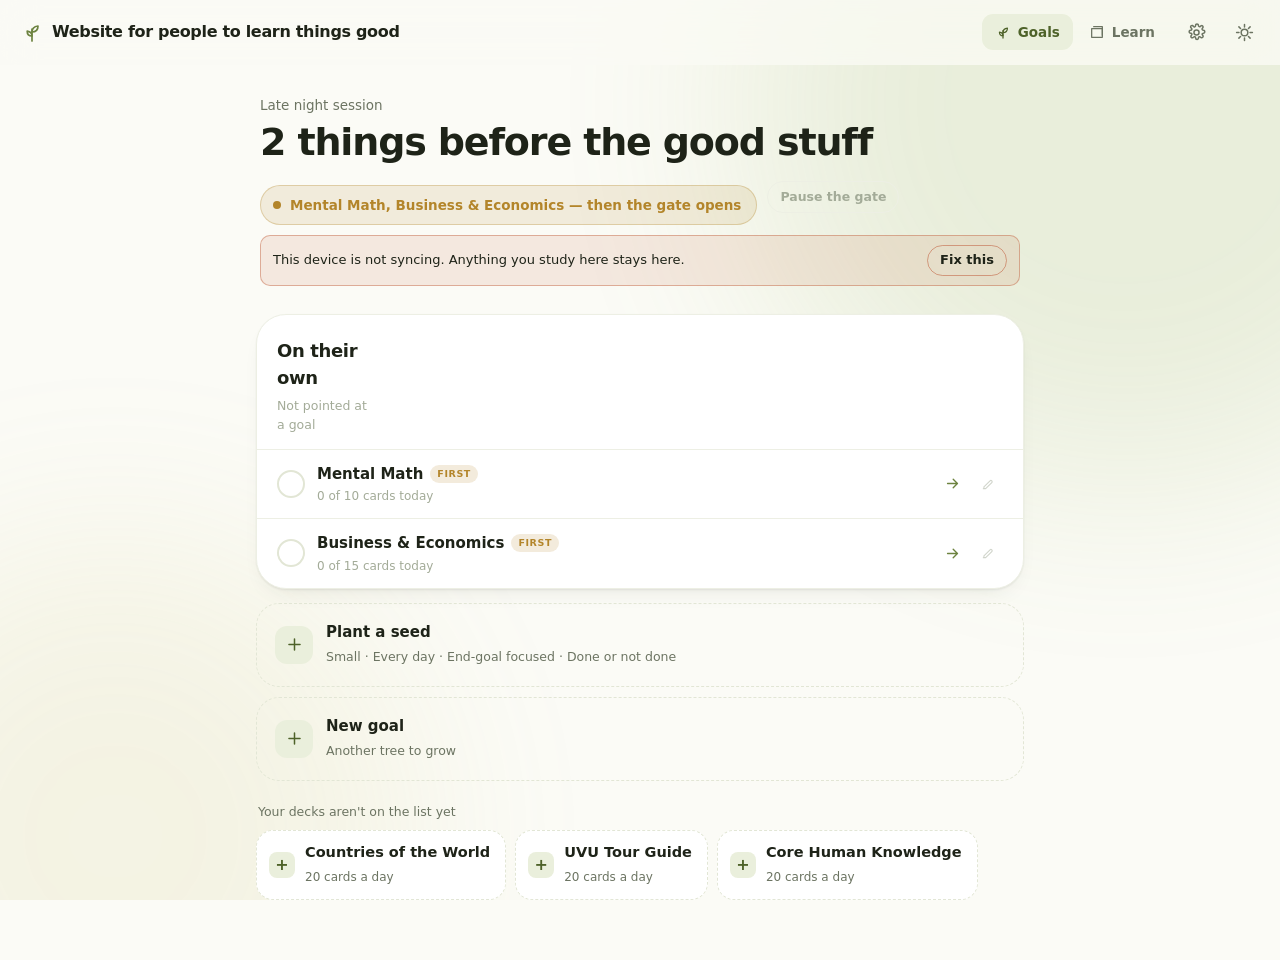
==== commit d5eeb6ee: "Never let a device study without knowing whether the work will leave it Reed did a night's cards on " ====
--- a/index.html
+++ b/index.html
@@ -13,7 +13,7 @@
 <link rel="manifest" href="manifest.webmanifest" />
 <link rel="icon" href="icons/icon.svg" type="image/svg+xml" />
 <link rel="apple-touch-icon" href="icons/apple-touch-icon.png" />
-<link rel="stylesheet" href="styles.css?v=39" />
+<link rel="stylesheet" href="styles.css?v=40" />
 </head>
 <body>
 
@@ -227,6 +227,8 @@
       <div class="done-ring"><svg viewBox="0 0 120 120" aria-hidden="true"><circle cx="60" cy="60" r="52"/><circle cx="60" cy="60" r="52" class="ring-fg" id="doneRing"/></svg><span id="donePct">0%</span></div>
       <h2>Session complete</h2>
       <p id="doneSummary">—</p>
+      <!-- where the night's work actually is -->
+      <p class="done-sync" id="doneSync" hidden></p>
       <div class="done-actions">
         <button class="btn ghost" id="doneHome">Back to deck</button>
         <button class="btn primary" id="doneAgain">Study more</button>
@@ -548,6 +550,20 @@
 </div>
 
 <!-- ───── goal sheet ───── -->
+<!-- Studying on a device that is not syncing is a decision, not an accident.
+     Asked once per device, then remembered. -->
+<div class="modal-scrim" id="soloScrim" hidden>
+  <div class="modal" role="dialog" aria-modal="true" aria-labelledby="soloTitle">
+    <h3 id="soloTitle">This device isn't syncing</h3>
+    <p class="hint">Anything you study here stays in this browser. It will not reach your phone, and clearing site data loses it.</p>
+    <div class="modal-actions">
+      <span class="spacer"></span>
+      <button class="btn ghost" id="soloAnyway">Study here only</button>
+      <button class="btn primary" id="soloConnect">Connect it now</button>
+    </div>
+  </div>
+</div>
+
 <div class="modal-scrim" id="goalScrim" hidden>
   <div class="modal" role="dialog" aria-modal="true" aria-labelledby="goalTitle">
     <h3 id="goalTitle">New goal</h3>
@@ -566,6 +582,6 @@
 
 <div class="busy" id="busy" hidden><div class="spinner"></div><p id="busyText">Thinking…</p></div>
 
-<script src="app.js?v=39" type="module"></script>
+<script src="app.js?v=40" type="module"></script>
 </body>
 </html>
--- a/styles.css
+++ b/styles.css
@@ -1278,15 +1278,37 @@
 
 /* Sync trouble, stated plainly on the one screen you always see. Not a badge
    or an icon — if your work is stuck on one device you should be able to read
-   why without hunting for it. */
+   why without hunting for it, and act on it without going looking. */
 .sync-health {
+  display: flex;
+  align-items: center;
+  gap: 10px;
+  flex-wrap: wrap;
   margin: 10px 0 0;
-  padding: 8px 12px;
+  padding: 9px 12px;
   border-radius: 10px;
-  border: 1px solid color-mix(in srgb, var(--red) 40%, transparent);
-  background: color-mix(in srgb, var(--red) 10%, transparent);
+  border: 1px solid color-mix(in srgb, var(--red) 45%, transparent);
+  background: color-mix(in srgb, var(--red) 12%, transparent);
   color: var(--ink);
   font-size: 13px;
   line-height: 1.45;
   text-wrap: pretty;
 }
+.sync-fix {
+  margin-left: auto;
+  padding: 5px 12px;
+  border-radius: 999px;
+  border: 1px solid color-mix(in srgb, var(--red) 55%, transparent);
+  background: transparent;
+  color: var(--ink);
+  font: inherit;
+  font-weight: 600;
+  cursor: pointer;
+}
+.sync-fix:hover { background: color-mix(in srgb, var(--red) 18%, transparent); }
+
+/* Said again at the end of a session, because that is the screen you are
+   looking at when you decide the night is handled. */
+.done-sync { margin: 8px 0 0; font-size: 13px; opacity: .75; text-wrap: pretty; }
+.done-sync.ok  { color: var(--olive); opacity: 1; }
+.done-sync.bad { color: var(--red); opacity: 1; font-weight: 600; }
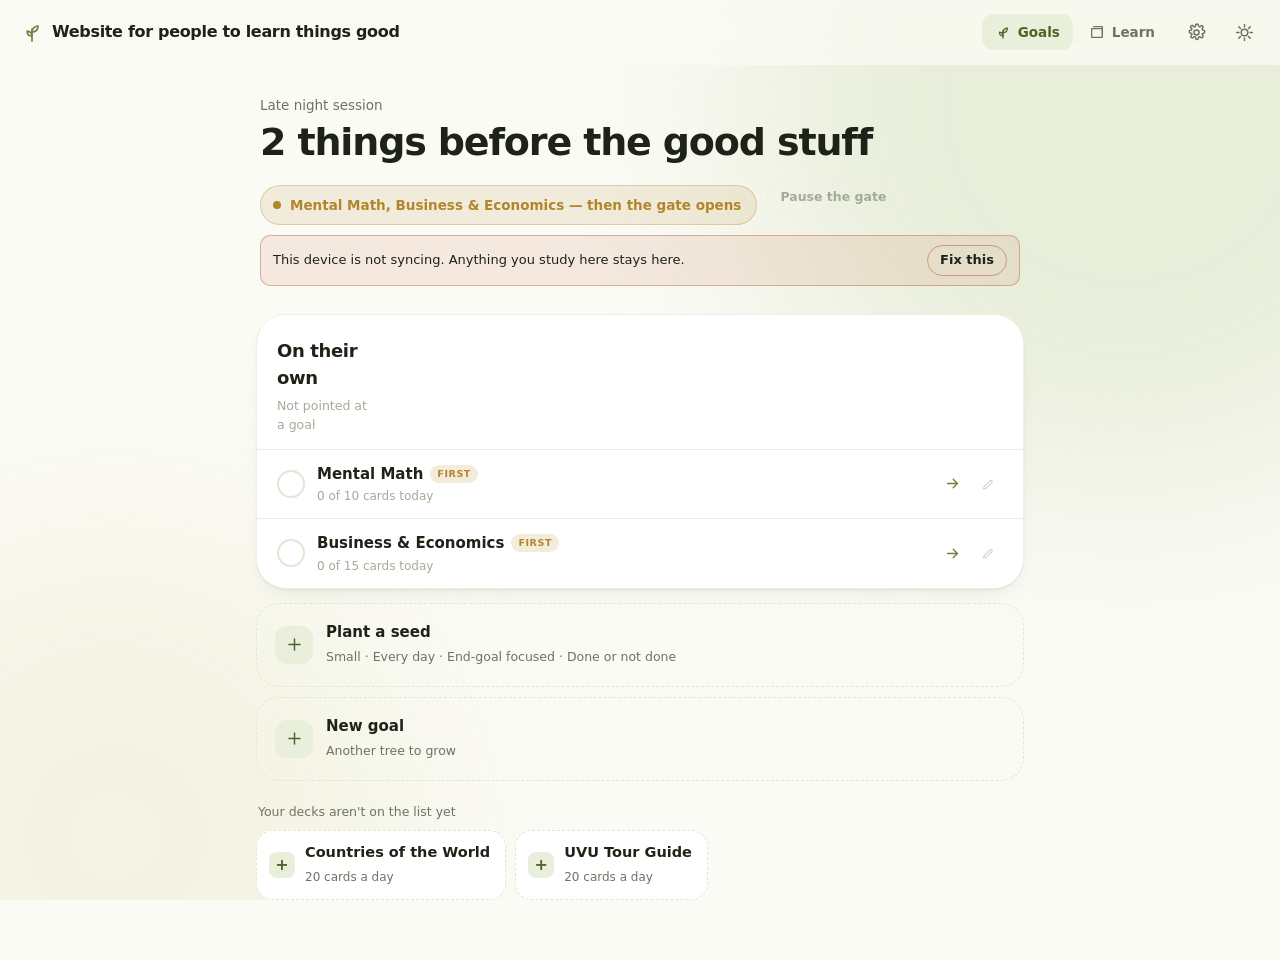
==== commit 0970606a: "Retire Core Human Knowledge Reed does not like it, and a deck you are not glad to see is a deck you " ====
--- a/index.html
+++ b/index.html
@@ -13,7 +13,7 @@
 <link rel="manifest" href="manifest.webmanifest" />
 <link rel="icon" href="icons/icon.svg" type="image/svg+xml" />
 <link rel="apple-touch-icon" href="icons/apple-touch-icon.png" />
-<link rel="stylesheet" href="styles.css?v=40" />
+<link rel="stylesheet" href="styles.css?v=45" />
 </head>
 <body>
 
@@ -79,6 +79,10 @@
       <p class="eyebrow" id="greeting">Welcome back</p>
       <h1 class="due-count"><span id="dueBig">0</span><small id="dueWord">cards due</small></h1>
       <p class="sub" id="heroSub">across all your decks</p>
+      <!-- The state of sync, on the screen you actually look at. It used to
+           live only on Goals, so a device that was not syncing looked
+           completely normal from here. -->
+      <button class="sync-pill" id="syncPill" hidden></button>
     </div>
 
     <div class="deck-grid" id="deckGrid"></div>
@@ -421,10 +425,18 @@
       <label class="field"><span>GitHub token</span>
         <input id="syncToken" type="password" placeholder="ghp_…" autocomplete="off" /></label>
       <p class="key-state" id="syncState">Not connected — this device only</p>
+      <!-- The facts, so two devices can be compared in five seconds instead
+           of guessed at. If the gist ids differ, they are not talking. -->
+      <dl class="sync-facts" id="syncFacts" hidden></dl>
       <div class="key-actions">
         <button class="btn ghost" id="syncNow">Sync now</button>
         <button class="btn ghost" id="syncClear">Disconnect</button>
         <button class="btn primary" id="syncSave">Connect</button>
+      </div>
+      <!-- Setting up the second device should not mean doing the first
+           device's work again. -->
+      <div class="key-actions" id="linkRow" hidden>
+        <button class="btn ghost" id="syncLink">Copy a link to set up another device</button>
       </div>
     </div>
 
@@ -582,6 +594,6 @@
 
 <div class="busy" id="busy" hidden><div class="spinner"></div><p id="busyText">Thinking…</p></div>
 
-<script src="app.js?v=40" type="module"></script>
+<script src="app.js?v=45" type="module"></script>
 </body>
 </html>
--- a/styles.css
+++ b/styles.css
@@ -1312,3 +1312,41 @@
 .done-sync { margin: 8px 0 0; font-size: 13px; opacity: .75; text-wrap: pretty; }
 .done-sync.ok  { color: var(--olive); opacity: 1; }
 .done-sync.bad { color: var(--red); opacity: 1; font-weight: 600; }
+
+/* The sync line on the deck screen. Quiet when everything is fine, and
+   impossible to miss when your work is not leaving the device. */
+.sync-pill {
+  display: inline-flex;
+  align-items: center;
+  gap: 6px;
+  margin-top: 10px;
+  padding: 5px 12px;
+  border-radius: 999px;
+  border: 1px solid transparent;
+  font: inherit;
+  font-size: 12px;
+  font-weight: 600;
+  cursor: pointer;
+  background: color-mix(in srgb, var(--olive) 12%, transparent);
+  color: color-mix(in srgb, var(--olive) 80%, var(--ink));
+}
+.sync-pill.ok::before { content: '✓'; }
+.sync-pill.bad {
+  background: color-mix(in srgb, var(--red) 14%, transparent);
+  border-color: color-mix(in srgb, var(--red) 45%, transparent);
+  color: var(--red);
+}
+.sync-pill.bad::before { content: '!'; font-weight: 800; }
+
+/* The facts about this device's sync, laid out so two phones can be held side
+   by side and compared without interpretation. */
+.sync-facts {
+  display: grid;
+  grid-template-columns: auto 1fr;
+  gap: 3px 14px;
+  margin: 10px 0 0;
+  font-size: 12px;
+  line-height: 1.5;
+}
+.sync-facts dt { opacity: .6; }
+.sync-facts dd { margin: 0; font-variant-numeric: tabular-nums; word-break: break-all; }
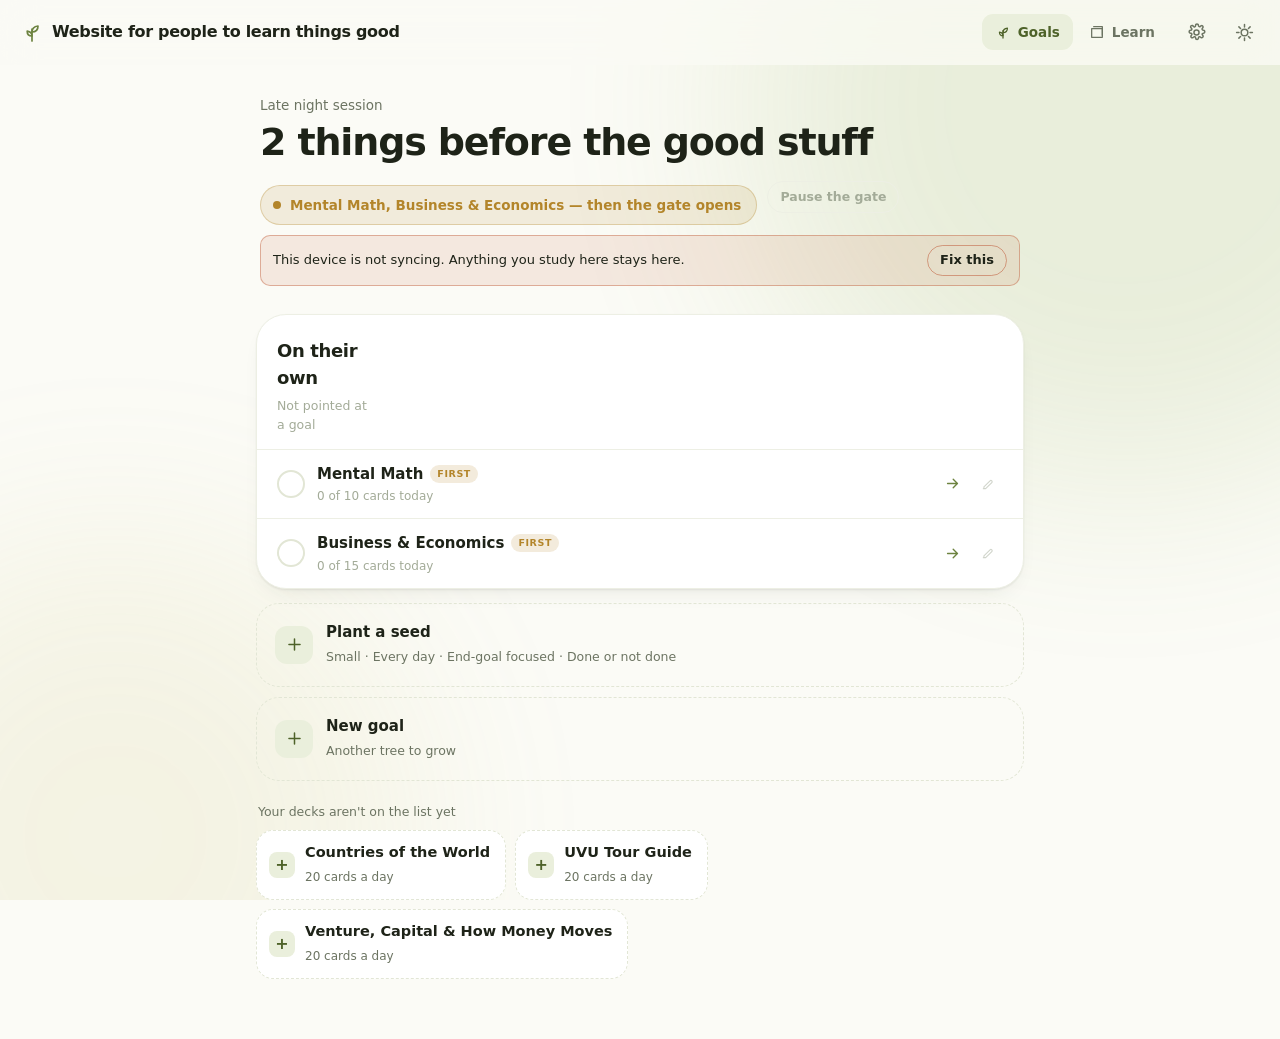
==== commit 600c6647: "Add Venture, Capital & How Money Moves — 602 cards Twelve phases in a designed order, weighted to th" ====
--- a/index.html
+++ b/index.html
@@ -13,7 +13,7 @@
 <link rel="manifest" href="manifest.webmanifest" />
 <link rel="icon" href="icons/icon.svg" type="image/svg+xml" />
 <link rel="apple-touch-icon" href="icons/apple-touch-icon.png" />
-<link rel="stylesheet" href="styles.css?v=45" />
+<link rel="stylesheet" href="styles.css?v=46" />
 </head>
 <body>
 
@@ -594,6 +594,6 @@
 
 <div class="busy" id="busy" hidden><div class="spinner"></div><p id="busyText">Thinking…</p></div>
 
-<script src="app.js?v=45" type="module"></script>
+<script src="app.js?v=46" type="module"></script>
 </body>
 </html>
